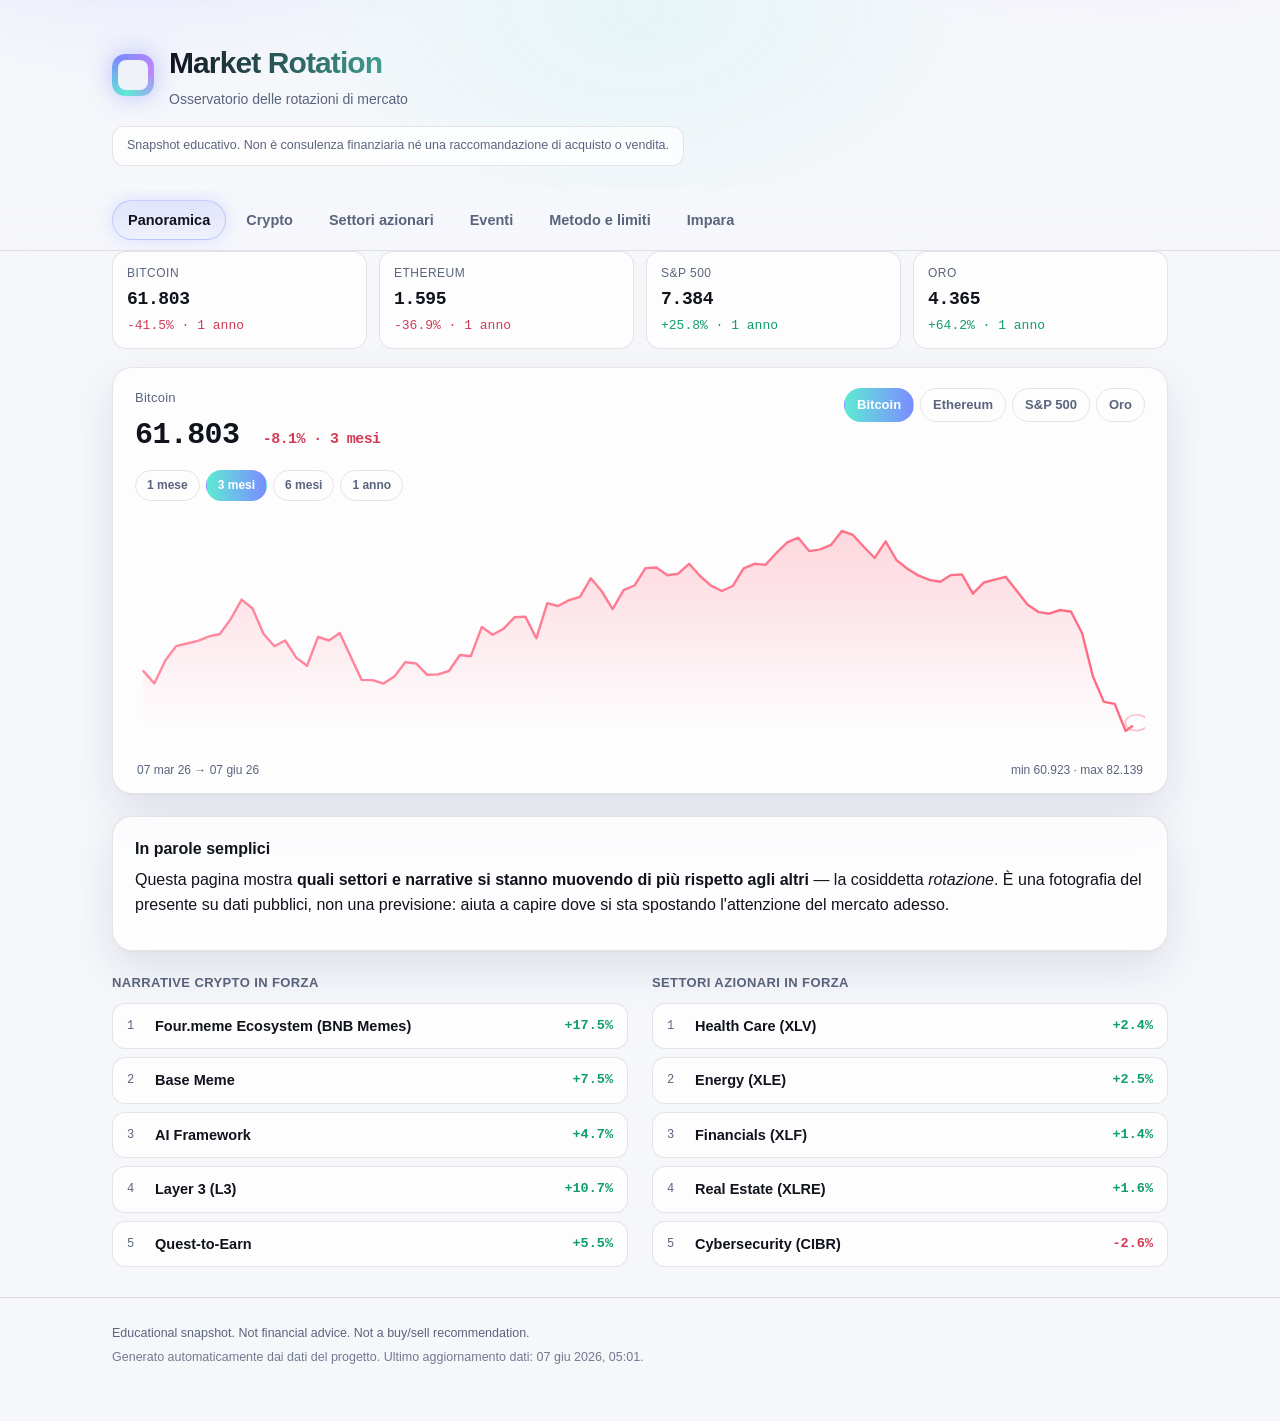
==== public/index.html @ 5a5e6868 "Dashboard: add timeframe selector (1M/3M/6M/1Y) to the hero chart The hero chart showed ~1 year, so " ====
<!DOCTYPE html>
<html lang="it">
<head>
  <meta charset="utf-8" />
  <meta name="viewport" content="width=device-width, initial-scale=1" />
  <title>Market Rotation Dashboard</title>
  <meta name="description" content="Osservatorio educativo delle rotazioni di mercato. Non è consulenza finanziaria." />
  <meta name="color-scheme" content="dark light" />
  <link rel="stylesheet" href="styles.css" />
</head>
<body>
  <div class="aurora" aria-hidden="true"></div>

  <header class="site-header">
    <div class="container header-inner">
      <div class="brand">
        <span class="brand-mark" aria-hidden="true"></span>
        <div>
          <h1>Market Rotation</h1>
          <p class="tagline">Osservatorio delle rotazioni di mercato</p>
        </div>
      </div>
      <p class="disclaimer-bar">Snapshot educativo. Non è consulenza finanziaria né una raccomandazione di acquisto o vendita.</p>
    </div>
  </header>

  <nav class="tabs" aria-label="Sezioni">
    <div class="container tabs-inner">
      <button class="tab is-active" data-tab="overview">Panoramica</button>
      <button class="tab" data-tab="crypto">Crypto</button>
      <button class="tab" data-tab="equity">Settori azionari</button>
      <button class="tab" data-tab="events">Eventi</button>
      <button class="tab" data-tab="method">Metodo e limiti</button>
      <button class="tab" data-tab="learn">Impara</button>
    </div>
  </nav>

  <main class="container">
    <!-- PANORAMICA -->
    <section id="overview" class="panel is-active">
      <div class="ticker" id="ticker"></div>

      <div class="hero card">
        <div class="hero-head">
          <div>
            <p class="hero-label" id="hero-name">Mercato</p>
            <p class="hero-value"><span id="hero-last">—</span> <span class="hero-change" id="hero-change"></span></p>
          </div>
          <div class="chips" id="hero-chips"></div>
        </div>
        <div class="tf-row" id="hero-tf"></div>
        <div class="chart-wrap">
          <svg id="hero-chart" class="chart" viewBox="0 0 720 240" preserveAspectRatio="none" role="img" aria-label="Grafico andamento"></svg>
        </div>
        <p class="chart-foot" id="hero-foot"></p>
      </div>

      <div class="explainer card">
        <h3>In parole semplici</h3>
        <p>Questa pagina mostra <strong>quali settori e narrative si stanno muovendo di più rispetto agli altri</strong> — la cosiddetta <em>rotazione</em>. È una fotografia del presente su dati pubblici, non una previsione: aiuta a capire dove si sta spostando l'attenzione del mercato adesso.</p>
      </div>

      <div class="overview-grid">
        <div>
          <h3 class="mini-title">Narrative crypto in forza</h3>
          <ul class="ranklist" id="overview-crypto"></ul>
        </div>
        <div>
          <h3 class="mini-title">Settori azionari in forza</h3>
          <ul class="ranklist" id="overview-equity"></ul>
        </div>
      </div>
    </section>

    <!-- CRYPTO -->
    <section id="crypto" class="panel">
      <div class="section-head">
        <h2>Narrative crypto</h2>
        <p class="updated" id="crypto-updated"></p>
      </div>
      <p class="section-note">Le narrative più forti per <em>forza relativa</em> (movimento recente + scambi), filtrando le micro-cap come rumore. Ogni card ha due barre: <strong>forza</strong> del movimento e <strong>affidabilità del dato</strong> (un segnale forte non è per forza affidabile).</p>
      <div class="cards" id="crypto-cards"></div>
    </section>

    <!-- EQUITY -->
    <section id="equity" class="panel">
      <div class="section-head">
        <h2>Settori e temi azionari</h2>
        <p class="updated" id="equity-updated"></p>
      </div>
      <p class="section-note">I settori e i temi (via ETF) più forti per momentum a 5 giorni e ~1 mese, con l'andamento recente. Due barre per card: <strong>forza</strong> e <strong>affidabilità del dato</strong>.</p>
      <div class="cards" id="equity-cards"></div>
    </section>

    <!-- EVENTI -->
    <section id="events" class="panel">
      <div class="section-head">
        <h2>Eventi e movimenti</h2>
        <p class="updated" id="events-updated"></p>
      </div>
      <p class="section-note">Movimenti bruschi recenti delle principali crypto, classificati <strong>di mercato</strong> (si muoveva tutto) o <strong>specifici</strong> dell'asset, con le notizie più plausibili associate. Associazione, non causa.</p>
      <div id="events-list"></div>
    </section>

    <!-- METODO -->
    <section id="method" class="panel">
      <div class="section-head"><h2>Metodo e limiti</h2></div>
      <div class="prose card">
        <h3>Cosa fa questo strumento</h3>
        <p>Osserva la <strong>forza relativa</strong> di settori, temi ed ecosistemi: chi si sta muovendo di più, ora, rispetto agli altri. È un osservatorio descrittivo, pensato per imparare e fare ricerca.</p>
        <h3>Cosa non fa</h3>
        <ul>
          <li>Non fa previsioni certe. I risultati sono <strong>snapshot</strong>, non profezie.</li>
          <li>Non dà segnali di acquisto o vendita, né prezzi obiettivo.</li>
          <li>Non va usato come unica base per decisioni di investimento.</li>
        </ul>
        <h3>Limiti da tenere a mente</h3>
        <ul>
          <li>Un movimento recente può essere <strong>rumore</strong> o temporaneo.</li>
          <li>La validazione storica è affidabile solo con dati sufficienti: su pochi casi i numeri ingannano.</li>
          <li>Le fonti dati possono avere ritardi, errori o limiti.</li>
        </ul>
        <h3>Cosa abbiamo imparato finora (onestamente)</h3>
        <p>Dalla ricerca alla base di questo progetto: <strong>non esiste un "segnale" direzionale facile</strong> a frequenza giornaliera. Inseguire ciò che è più forte non ha dato un vantaggio ripetibile. Conta molto di più il <strong>regime di mercato</strong> (fasi di calma o di stress): è lì che i rendimenti futuri cambiano davvero. Per questo il tono qui è prudente per scelta.</p>
      </div>
    </section>

    <!-- IMPARA -->
    <section id="learn" class="panel">
      <div class="section-head">
        <h2>Impara</h2>
        <p class="updated">Modulo didattico in italiano, dal principiante all'avanzato.</p>
      </div>
      <div id="education"></div>
    </section>
  </main>

  <footer class="site-footer">
    <div class="container">
      <p>Educational snapshot. Not financial advice. Not a buy/sell recommendation.</p>
      <p class="muted">Generato automaticamente dai dati del progetto. <span id="footer-updated"></span></p>
    </div>
  </footer>

  <script src="app.js"></script>
</body>
</html>
---- public/styles.css ----
:root {
  --bg: #06070d;
  --bg-2: #0a0c16;
  --panel: rgba(20, 24, 38, 0.55);
  --panel-solid: #11141f;
  --text: #eef1f8;
  --text-soft: #9aa3bd;
  --hairline: rgba(255, 255, 255, 0.08);
  --accent: #5eead4;          /* teal */
  --accent-2: #7c8cff;        /* indigo */
  --accent-3: #c084fc;        /* violet */
  --glow: 0 0 0 1px rgba(124, 140, 255, 0.10), 0 18px 50px rgba(0, 0, 0, 0.55);
  --radius: 20px;
  --pos: #34e0a1;
  --neg: #ff6b81;
  --warm: #ffd166;
  --neutral: #9aa3bd;
  --mono: ui-monospace, "SF Mono", SFMono-Regular, Menlo, monospace;
  --font: -apple-system, BlinkMacSystemFont, "SF Pro Display", "Segoe UI", Roboto, Helvetica, Arial, sans-serif;
  --max: 1100px;
}

@media (prefers-color-scheme: light) {
  :root {
    --bg: #f6f7fb; --bg-2: #eef1f8;
    --panel: rgba(255, 255, 255, 0.72); --panel-solid: #ffffff;
    --text: #10131c; --text-soft: #5b647d;
    --hairline: rgba(10, 13, 25, 0.10);
    --glow: 0 1px 2px rgba(0,0,0,0.04), 0 18px 44px rgba(20, 30, 70, 0.10);
    --pos: #0f9d6b; --neg: #d23b54; --warm: #b8860b; --neutral: #5b647d;
  }
}

* { box-sizing: border-box; }
html { -webkit-text-size-adjust: 100%; scroll-behavior: smooth; }

body {
  margin: 0;
  font-family: var(--font);
  background: var(--bg);
  color: var(--text);
  line-height: 1.55;
  -webkit-font-smoothing: antialiased;
  overflow-x: hidden;
}

/* Ambient aurora background */
.aurora {
  position: fixed; inset: -20% -10% auto -10%; height: 70vh; z-index: -1; pointer-events: none;
  background:
    radial-gradient(40% 50% at 18% 10%, rgba(124, 140, 255, 0.22), transparent 60%),
    radial-gradient(45% 55% at 82% 0%, rgba(192, 132, 252, 0.18), transparent 60%),
    radial-gradient(40% 60% at 50% 30%, rgba(94, 234, 212, 0.12), transparent 60%);
  filter: blur(20px); opacity: 0.9;
}

.container { width: 100%; max-width: var(--max); margin: 0 auto; padding: 0 22px; }

/* Header */
.site-header { padding: 40px 0 16px; }
.header-inner { display: flex; flex-direction: column; gap: 16px; }
.brand { display: flex; align-items: center; gap: 15px; }
.brand-mark {
  width: 42px; height: 42px; border-radius: 13px; flex: 0 0 auto;
  background: conic-gradient(from 200deg, var(--accent), var(--accent-2), var(--accent-3), var(--accent));
  box-shadow: 0 0 24px rgba(124, 140, 255, 0.5); position: relative;
}
.brand-mark::after {
  content: ""; position: absolute; inset: 6px; border-radius: 8px;
  background: var(--bg-2);
}
.site-header h1 {
  margin: 0; font-size: 30px; font-weight: 700; letter-spacing: -0.03em;
  background: linear-gradient(90deg, var(--text), var(--accent) 140%);
  -webkit-background-clip: text; background-clip: text; -webkit-text-fill-color: transparent;
}
.tagline { margin: 2px 0 0; color: var(--text-soft); font-size: 14px; }
.disclaimer-bar {
  margin: 0; font-size: 12.5px; color: var(--text-soft);
  border: 1px solid var(--hairline); background: var(--panel);
  backdrop-filter: blur(12px); -webkit-backdrop-filter: blur(12px);
  padding: 9px 14px; border-radius: 12px; max-width: max-content;
}

/* Tabs */
.tabs {
  position: sticky; top: 0; z-index: 20; margin-top: 8px;
  background: linear-gradient(var(--bg), color-mix(in srgb, var(--bg) 60%, transparent));
  backdrop-filter: saturate(160%) blur(16px); -webkit-backdrop-filter: saturate(160%) blur(16px);
  border-bottom: 1px solid var(--hairline);
}
.tabs-inner { display: flex; gap: 4px; overflow-x: auto; padding: 10px 22px; scrollbar-width: none; }
.tabs-inner::-webkit-scrollbar { display: none; }
.tab {
  border: 1px solid transparent; background: transparent; color: var(--text-soft);
  font: inherit; font-size: 14.5px; font-weight: 600;
  padding: 8px 15px; border-radius: 999px; cursor: pointer; white-space: nowrap;
  transition: all 0.18s ease;
}
.tab:hover { color: var(--text); }
.tab.is-active {
  color: var(--text);
  background: linear-gradient(180deg, rgba(124,140,255,0.18), rgba(124,140,255,0.06));
  border-color: rgba(124, 140, 255, 0.35);
  box-shadow: 0 0 18px rgba(124, 140, 255, 0.25);
}

main { padding: 26px 0 60px; }
.panel { display: none; }
.panel.is-active { display: block; animation: rise 0.35s cubic-bezier(.2,.7,.2,1); }
@keyframes rise { from { opacity: 0; transform: translateY(10px); } to { opacity: 1; transform: none; } }

/* Glass card */
.card {
  background: var(--panel); border: 1px solid var(--hairline); border-radius: var(--radius);
  box-shadow: var(--glow); backdrop-filter: blur(16px); -webkit-backdrop-filter: blur(16px);
  padding: 20px 22px;
}

/* Ticker strip */
.ticker { display: grid; grid-template-columns: repeat(4, 1fr); gap: 12px; margin-bottom: 18px; }
.tk {
  border: 1px solid var(--hairline); border-radius: 14px; padding: 12px 14px;
  background: var(--panel); backdrop-filter: blur(12px); -webkit-backdrop-filter: blur(12px);
}
.tk .sym { font-size: 12px; color: var(--text-soft); letter-spacing: 0.04em; text-transform: uppercase; }
.tk .val { font-family: var(--mono); font-size: 18px; font-weight: 600; margin-top: 3px; letter-spacing: -0.02em; }
.tk .chg { font-family: var(--mono); font-size: 13px; margin-top: 2px; }
.pos { color: var(--pos); }
.neg { color: var(--neg); }

/* Hero chart */
.hero { margin-bottom: 22px; padding-bottom: 14px; }
.hero-head { display: flex; align-items: flex-start; justify-content: space-between; gap: 16px; flex-wrap: wrap; }
.hero-label { margin: 0; color: var(--text-soft); font-size: 13px; letter-spacing: 0.02em; }
.hero-value { margin: 4px 0 0; font-family: var(--mono); font-size: 30px; font-weight: 700; letter-spacing: -0.02em; }
.hero-change { font-size: 15px; font-weight: 600; margin-left: 6px; }
.chips { display: flex; gap: 6px; flex-wrap: wrap; }
.chip {
  border: 1px solid var(--hairline); background: transparent; color: var(--text-soft);
  font: inherit; font-size: 13px; font-weight: 600; padding: 6px 12px; border-radius: 999px; cursor: pointer;
  transition: all 0.15s ease;
}
.chip:hover { color: var(--text); border-color: rgba(124,140,255,0.4); }
.chip.is-active {
  color: #06070d; background: linear-gradient(90deg, var(--accent), var(--accent-2));
  border-color: transparent;
}
@media (prefers-color-scheme: light) { .chip.is-active { color: #fff; } }
.tf-row { display: flex; gap: 6px; margin-top: 12px; flex-wrap: wrap; }
.tf-row .chip.tf { font-size: 12px; padding: 5px 11px; }
.chart-wrap { margin-top: 14px; }
.chart { width: 100%; height: 240px; display: block; }
.chart-foot { margin: 6px 2px 0; color: var(--text-soft); font-size: 12px; display: flex; justify-content: space-between; }

/* Section heads */
.section-head { display: flex; align-items: baseline; justify-content: space-between; gap: 14px; flex-wrap: wrap; margin-bottom: 14px; }
.section-head h2 { font-size: 23px; font-weight: 700; letter-spacing: -0.02em; margin: 0; }
.updated { color: var(--text-soft); font-size: 13px; margin: 0; }
.section-note { color: var(--text-soft); font-size: 14.5px; margin: -4px 0 20px; }

/* Cards grid */
.cards { display: grid; grid-template-columns: repeat(auto-fill, minmax(280px, 1fr)); gap: 16px; }
.rotation-card {
  position: relative; overflow: hidden;
  background: var(--panel); border: 1px solid var(--hairline); border-radius: var(--radius);
  box-shadow: var(--glow); backdrop-filter: blur(14px); -webkit-backdrop-filter: blur(14px);
  padding: 18px 20px; display: flex; flex-direction: column; gap: 13px;
  transition: transform 0.2s ease, border-color 0.2s ease;
}
.rotation-card:hover { transform: translateY(-3px); border-color: rgba(124,140,255,0.32); }
.rotation-card .row1 { display: flex; align-items: flex-start; justify-content: space-between; gap: 12px; }
.rotation-card .rank { color: var(--text-soft); font-family: var(--mono); font-size: 12px; }
.rotation-card .name { font-size: 16.5px; font-weight: 650; letter-spacing: -0.01em; margin: 2px 0 0; }
.rotation-card .ticker { color: var(--text-soft); font-family: var(--mono); font-size: 12px; }
.rotation-card .metrics { display: flex; flex-wrap: wrap; gap: 18px; }
.metric { display: flex; flex-direction: column; }
.metric .label { font-size: 11.5px; color: var(--text-soft); }
.metric .value { font-family: var(--mono); font-size: 16px; font-weight: 650; }
.metric .value.pos { color: var(--pos); }
.metric .value.neg { color: var(--neg); }
.leader { color: var(--text-soft); font-size: 12.5px; }
.leader strong { color: var(--text); }
.spark { width: 100%; height: 44px; display: block; }

/* Status pill */
.status { font-size: 11.5px; font-weight: 700; padding: 4px 10px; border-radius: 999px; white-space: nowrap; letter-spacing: 0.01em; }
.status.hot { color: var(--pos); background: rgba(52, 224, 161, 0.14); box-shadow: inset 0 0 0 1px rgba(52,224,161,0.3); }
.status.warm { color: var(--warm); background: rgba(255, 209, 102, 0.14); box-shadow: inset 0 0 0 1px rgba(255,209,102,0.3); }
.status.neutral { color: var(--neutral); background: rgba(154, 163, 189, 0.14); box-shadow: inset 0 0 0 1px rgba(154,163,189,0.25); }
.status.weak, .status.risk { color: var(--neg); background: rgba(255, 107, 129, 0.14); box-shadow: inset 0 0 0 1px rgba(255,107,129,0.3); }

/* Strength bar */
.strength { display: flex; align-items: center; gap: 9px; }
.strength .track { flex: 1; height: 6px; border-radius: 3px; background: rgba(154,163,189,0.16); overflow: hidden; }
.strength .fill { height: 100%; border-radius: 3px; background: linear-gradient(90deg, var(--accent), var(--accent-2)); box-shadow: 0 0 12px rgba(124,140,255,0.5); }
.strength .pct { font-family: var(--mono); font-size: 11.5px; color: var(--text-soft); }
.confidence .fill { background: linear-gradient(90deg, #34e0a1, #5eead4); box-shadow: none; }
.confidence .fill.conf-suspicious { background: linear-gradient(90deg, #ffd166, #f0a93b); }
.confidence .fill.conf-low, .confidence .fill.conf-stale { background: linear-gradient(90deg, #ff8aa0, #ff6b81); }
.confidence { cursor: help; }

/* Overview ranklists */
.overview-grid { display: grid; grid-template-columns: 1fr 1fr; gap: 24px; }
.mini-title { font-size: 13px; font-weight: 700; color: var(--text-soft); letter-spacing: 0.03em; text-transform: uppercase; margin: 0 0 10px; }
.ranklist { list-style: none; margin: 0; padding: 0; display: flex; flex-direction: column; gap: 8px; }
.ranklist li {
  display: flex; align-items: center; gap: 12px; padding: 11px 14px; border-radius: 13px;
  background: var(--panel); border: 1px solid var(--hairline);
  backdrop-filter: blur(10px); -webkit-backdrop-filter: blur(10px);
}
.ranklist .ri-rank { color: var(--text-soft); font-family: var(--mono); font-size: 12px; width: 16px; }
.ranklist .ri-name { flex: 1; font-weight: 600; font-size: 14.5px; }
.ranklist .ri-change { font-family: var(--mono); font-weight: 650; font-size: 13.5px; }

/* Prose + education */
.explainer { margin-bottom: 22px; }
.explainer h3 { margin: 0 0 6px; font-size: 16px; font-weight: 700; }
.explainer p, .prose p { margin: 0 0 12px; }
.prose { line-height: 1.65; }
.prose h3 { font-size: 17px; font-weight: 700; margin: 22px 0 8px; }
.prose h3:first-child { margin-top: 0; }
.prose ul { margin: 0 0 12px; padding-left: 20px; }
.prose li { margin: 4px 0; }

.edu-level { margin-bottom: 22px; }
.edu-level-head { display: flex; align-items: baseline; gap: 10px; margin: 0 0 12px; }
.edu-badge { font-family: var(--mono); font-size: 12px; font-weight: 700; color: #06070d; background: linear-gradient(90deg, var(--accent), var(--accent-2)); padding: 3px 9px; border-radius: 8px; }
.edu-level-head h3 { font-size: 18px; font-weight: 700; margin: 0; }
.edu-level-head .sub { color: var(--text-soft); font-size: 13px; }
.edu-empty { color: var(--text-soft); font-size: 13.5px; }

details.chapter {
  background: var(--panel); border: 1px solid var(--hairline); border-radius: 14px;
  box-shadow: var(--glow); margin-bottom: 10px; overflow: hidden;
  backdrop-filter: blur(12px); -webkit-backdrop-filter: blur(12px);
}
details.chapter > summary { cursor: pointer; list-style: none; padding: 15px 20px; font-weight: 650; font-size: 15.5px; display: flex; align-items: center; gap: 12px; }
details.chapter > summary::-webkit-details-marker { display: none; }
details.chapter > summary::before { content: ""; width: 7px; height: 7px; border-right: 2px solid var(--accent); border-bottom: 2px solid var(--accent); transform: rotate(-45deg); transition: transform 0.2s ease; }
details.chapter[open] > summary::before { transform: rotate(45deg); }
.chapter-body { padding: 4px 22px 22px; border-top: 1px solid var(--hairline); }
.chapter-body h1 { font-size: 21px; font-weight: 700; margin: 16px 0 10px; }
.chapter-body h2 { font-size: 18px; font-weight: 700; margin: 22px 0 8px; }
.chapter-body h3 { font-size: 15.5px; font-weight: 700; margin: 18px 0 6px; }
.chapter-body p { margin: 0 0 12px; line-height: 1.7; }
.chapter-body ul, .chapter-body ol { padding-left: 22px; margin: 0 0 12px; }
.chapter-body li { margin: 5px 0; }
.chapter-body blockquote { margin: 0 0 14px; padding: 2px 16px; border-left: 3px solid var(--accent); color: var(--text-soft); }
.chapter-body code { font-family: var(--mono); font-size: 0.88em; background: rgba(154,163,189,0.16); padding: 1px 6px; border-radius: 6px; }
.chapter-body pre { background: rgba(154,163,189,0.12); padding: 14px 16px; border-radius: 12px; overflow-x: auto; }
.chapter-body pre code { background: none; padding: 0; }
.chapter-body table { border-collapse: collapse; width: 100%; margin: 0 0 14px; font-size: 14px; }
.chapter-body th, .chapter-body td { border: 1px solid var(--hairline); padding: 8px 12px; text-align: left; }
.chapter-body th { background: rgba(154,163,189,0.12); font-weight: 700; }
.chapter-body a { color: var(--accent); text-decoration: none; }
.chapter-body a:hover { text-decoration: underline; }
.chapter-body hr { border: 0; border-top: 1px solid var(--hairline); margin: 20px 0; }

/* Events */
.event-asset { margin-bottom: 22px; }
.event-asset-head { display: flex; align-items: baseline; gap: 10px; margin: 0 0 10px; }
.event-asset-head .sym { font-family: var(--mono); font-size: 12px; font-weight: 700; color: #06070d; background: linear-gradient(90deg, var(--accent), var(--accent-2)); padding: 3px 9px; border-radius: 8px; }
.event-asset-head h3 { font-size: 17px; font-weight: 700; margin: 0; }
.move-card {
  background: var(--panel); border: 1px solid var(--hairline); border-radius: 14px;
  box-shadow: var(--glow); padding: 14px 18px; margin-bottom: 10px;
  backdrop-filter: blur(12px); -webkit-backdrop-filter: blur(12px);
}
.move-head { display: flex; align-items: center; gap: 12px; flex-wrap: wrap; }
.move-date { font-family: var(--mono); font-size: 13px; color: var(--text-soft); }
.move-chg { font-family: var(--mono); font-size: 17px; font-weight: 700; }
.class-badge { font-size: 11.5px; font-weight: 700; padding: 3px 10px; border-radius: 999px; }
.class-badge.market { color: var(--accent); background: rgba(94,234,212,0.14); box-shadow: inset 0 0 0 1px rgba(94,234,212,0.3); }
.class-badge.specific { color: var(--accent-3); background: rgba(192,132,252,0.14); box-shadow: inset 0 0 0 1px rgba(192,132,252,0.3); }
.class-badge.unknown { color: var(--neutral); background: rgba(154,163,189,0.14); }
.move-mkt { font-family: var(--mono); font-size: 12px; color: var(--text-soft); }
.events-ul { list-style: none; margin: 11px 0 0; padding: 0; display: flex; flex-direction: column; gap: 8px; }
.events-ul li { display: flex; align-items: flex-start; gap: 9px; font-size: 13.5px; line-height: 1.45; }
.sent-dot { width: 8px; height: 8px; border-radius: 50%; margin-top: 6px; flex: 0 0 auto; }
.event-meta { display: flex; align-items: center; gap: 8px; margin-top: 3px; flex-wrap: wrap; }
.event-src { color: var(--text-soft); font-family: var(--mono); font-size: 11px; }
.etag { font-size: 10.5px; font-weight: 700; padding: 2px 8px; border-radius: 999px; letter-spacing: 0.02em;
  color: var(--text); background: rgba(154,163,189,0.16); box-shadow: inset 0 0 0 1px var(--hairline); }
.etag-hack, .etag-legal { color: var(--neg); background: rgba(255,107,129,0.14); box-shadow: inset 0 0 0 1px rgba(255,107,129,0.3); }
.etag-regulation, .etag-geopolitical { color: var(--accent-3); background: rgba(192,132,252,0.14); box-shadow: inset 0 0 0 1px rgba(192,132,252,0.3); }
.etag-fed, .etag-inflation, .etag-macro { color: var(--warm); background: rgba(255,209,102,0.14); box-shadow: inset 0 0 0 1px rgba(255,209,102,0.3); }
.etag-etf_flow, .etag-listing, .etag-upgrade, .etag-partnership, .etag-earnings { color: var(--accent); background: rgba(94,234,212,0.14); box-shadow: inset 0 0 0 1px rgba(94,234,212,0.3); }
.event-title a { color: var(--text); text-decoration: none; }
.event-title a:hover { color: var(--accent); }
.no-news { color: var(--text-soft); font-size: 13px; margin: 10px 0 0; }

.empty { color: var(--text-soft); font-size: 14.5px; padding: 18px 0; }

/* Footer */
.site-footer { border-top: 1px solid var(--hairline); padding: 26px 0 50px; margin-top: 30px; }
.site-footer p { margin: 0 0 4px; font-size: 12.5px; color: var(--text-soft); }
.muted { opacity: 0.85; }

@media (max-width: 720px) {
  .ticker { grid-template-columns: repeat(2, 1fr); }
  .overview-grid { grid-template-columns: 1fr; gap: 20px; }
  .site-header h1 { font-size: 26px; }
  .hero-value { font-size: 25px; }
}
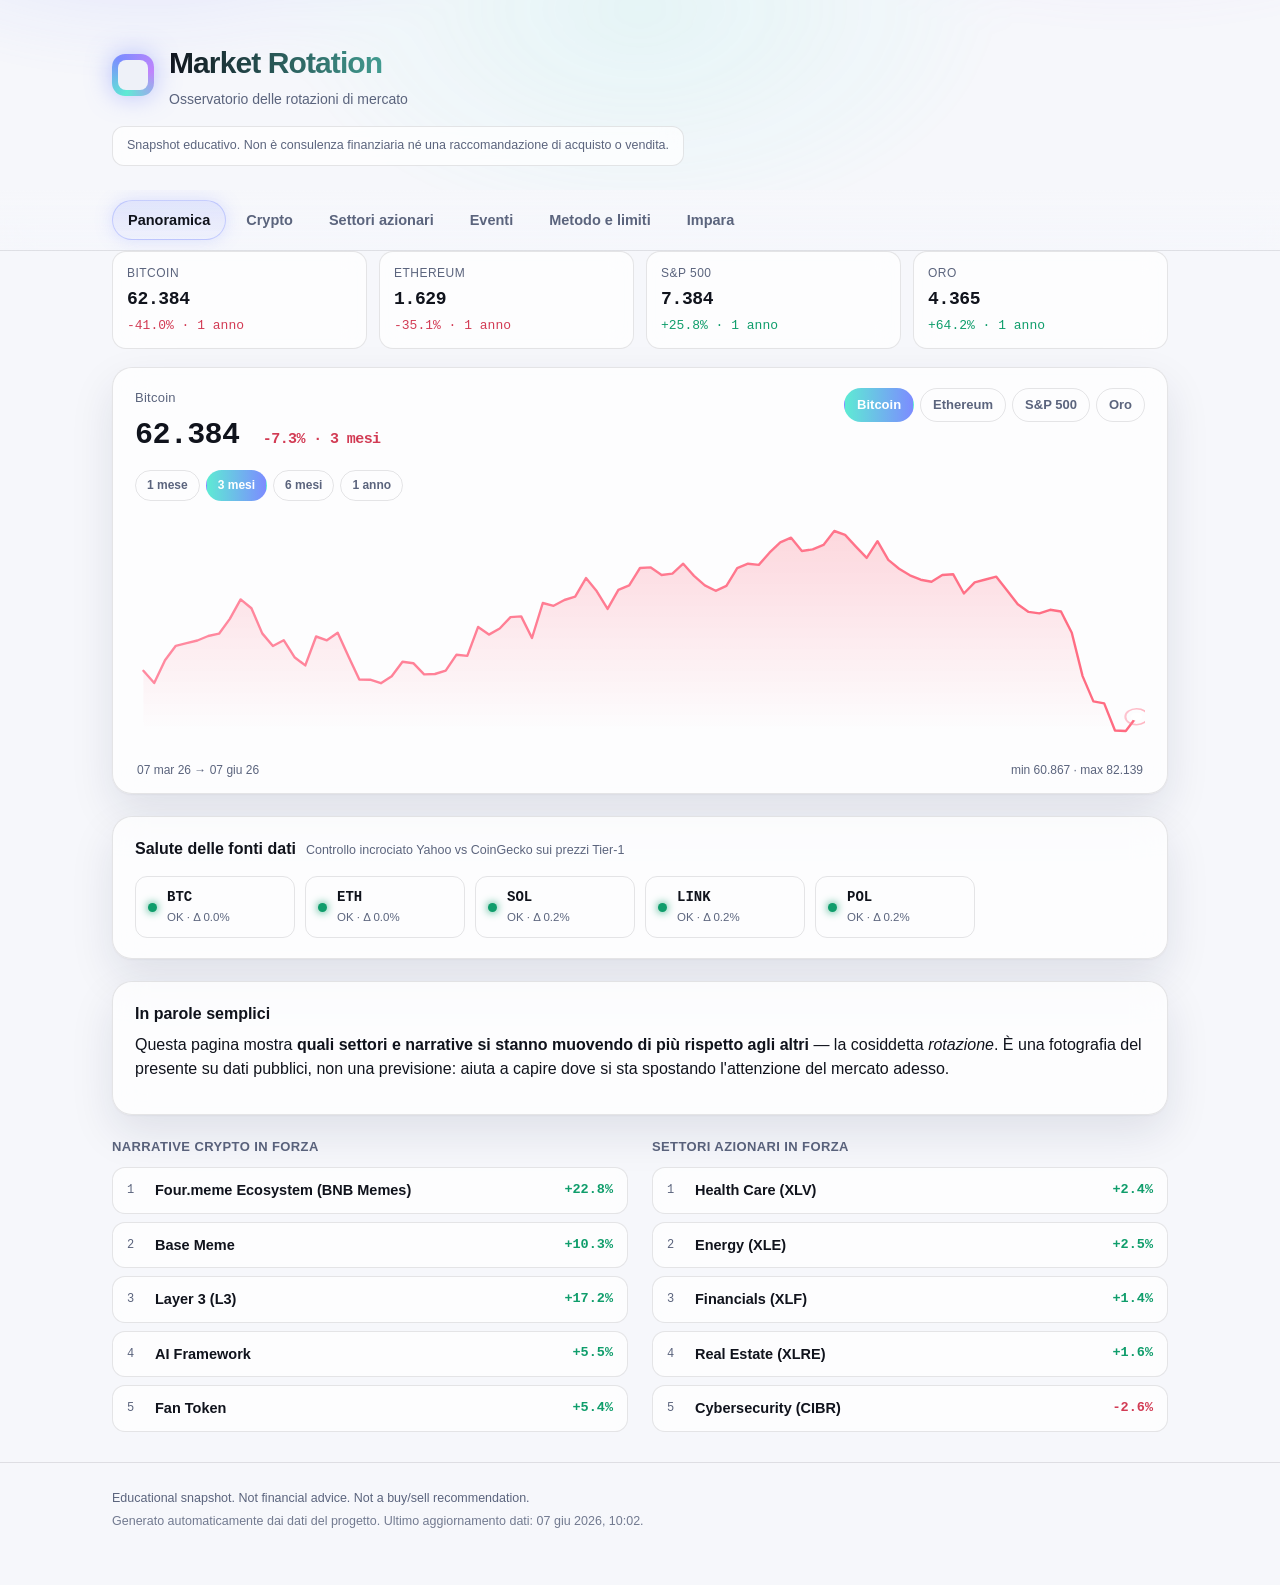
==== commit 1283c2bb: "Add cross-source price validation + data-health panel Data-quality review #3: a single feed can be f" ====
--- a/public/index.html
+++ b/public/index.html
@@ -55,6 +55,14 @@
         <p class="chart-foot" id="hero-foot"></p>
       </div>
 
+      <div class="card health" id="health-card" hidden>
+        <div class="health-head">
+          <h3>Salute delle fonti dati</h3>
+          <span class="health-sub">Controllo incrociato Yahoo vs CoinGecko sui prezzi Tier-1</span>
+        </div>
+        <div class="health-grid" id="health-grid"></div>
+      </div>
+
       <div class="explainer card">
         <h3>In parole semplici</h3>
         <p>Questa pagina mostra <strong>quali settori e narrative si stanno muovendo di più rispetto agli altri</strong> — la cosiddetta <em>rotazione</em>. È una fotografia del presente su dati pubblici, non una previsione: aiuta a capire dove si sta spostando l'attenzione del mercato adesso.</p>
@@ -98,7 +106,7 @@
         <h2>Eventi e movimenti</h2>
         <p class="updated" id="events-updated"></p>
       </div>
-      <p class="section-note">Movimenti bruschi recenti delle principali crypto, classificati <strong>di mercato</strong> (si muoveva tutto) o <strong>specifici</strong> dell'asset, con le notizie più plausibili associate. Associazione, non causa.</p>
+      <p class="section-note">Movimenti bruschi recenti — crypto e settori azionari — classificati <strong>di mercato</strong> (si muoveva tutto) o <strong>specifici</strong>, con le notizie più plausibili associate e il tipo di evento. Associazione, non causa. <em>Le news azionarie sono partite da poco: per i settori all'inizio vedrai più classificazione che notizie.</em></p>
       <div id="events-list"></div>
     </section>
 
--- a/public/styles.css
+++ b/public/styles.css
@@ -128,6 +128,20 @@
 .tk .chg { font-family: var(--mono); font-size: 13px; margin-top: 2px; }
 .pos { color: var(--pos); }
 .neg { color: var(--neg); }
+
+/* Data health */
+.health { margin-bottom: 22px; }
+.health-head { display: flex; align-items: baseline; gap: 10px; flex-wrap: wrap; margin-bottom: 14px; }
+.health-head h3 { margin: 0; font-size: 16px; font-weight: 700; }
+.health-sub { color: var(--text-soft); font-size: 12.5px; }
+.health-grid { display: grid; grid-template-columns: repeat(auto-fill, minmax(150px, 1fr)); gap: 10px; }
+.health-item { display: flex; align-items: center; gap: 10px; padding: 10px 12px; border: 1px solid var(--hairline); border-radius: 12px; cursor: help; }
+.health-dot { width: 9px; height: 9px; border-radius: 50%; flex: 0 0 auto; }
+.health-dot.h-match { background: var(--pos); box-shadow: 0 0 8px var(--pos); }
+.health-dot.h-mismatch { background: var(--neg); box-shadow: 0 0 8px var(--neg); }
+.health-dot.h-single_source { background: var(--neutral); }
+.health-sym { font-family: var(--mono); font-weight: 650; font-size: 14px; }
+.health-meta { color: var(--text-soft); font-size: 11.5px; }
 
 /* Hero chart */
 .hero { margin-bottom: 22px; padding-bottom: 14px; }
@@ -258,6 +272,8 @@
 .chapter-body hr { border: 0; border-top: 1px solid var(--hairline); margin: 20px 0; }
 
 /* Events */
+.events-group { font-size: 13px; font-weight: 700; color: var(--text-soft); letter-spacing: 0.04em; text-transform: uppercase; margin: 6px 0 14px; padding-bottom: 8px; border-bottom: 1px solid var(--hairline); }
+.events-group:not(:first-child) { margin-top: 28px; }
 .event-asset { margin-bottom: 22px; }
 .event-asset-head { display: flex; align-items: baseline; gap: 10px; margin: 0 0 10px; }
 .event-asset-head .sym { font-family: var(--mono); font-size: 12px; font-weight: 700; color: #06070d; background: linear-gradient(90deg, var(--accent), var(--accent-2)); padding: 3px 9px; border-radius: 8px; }
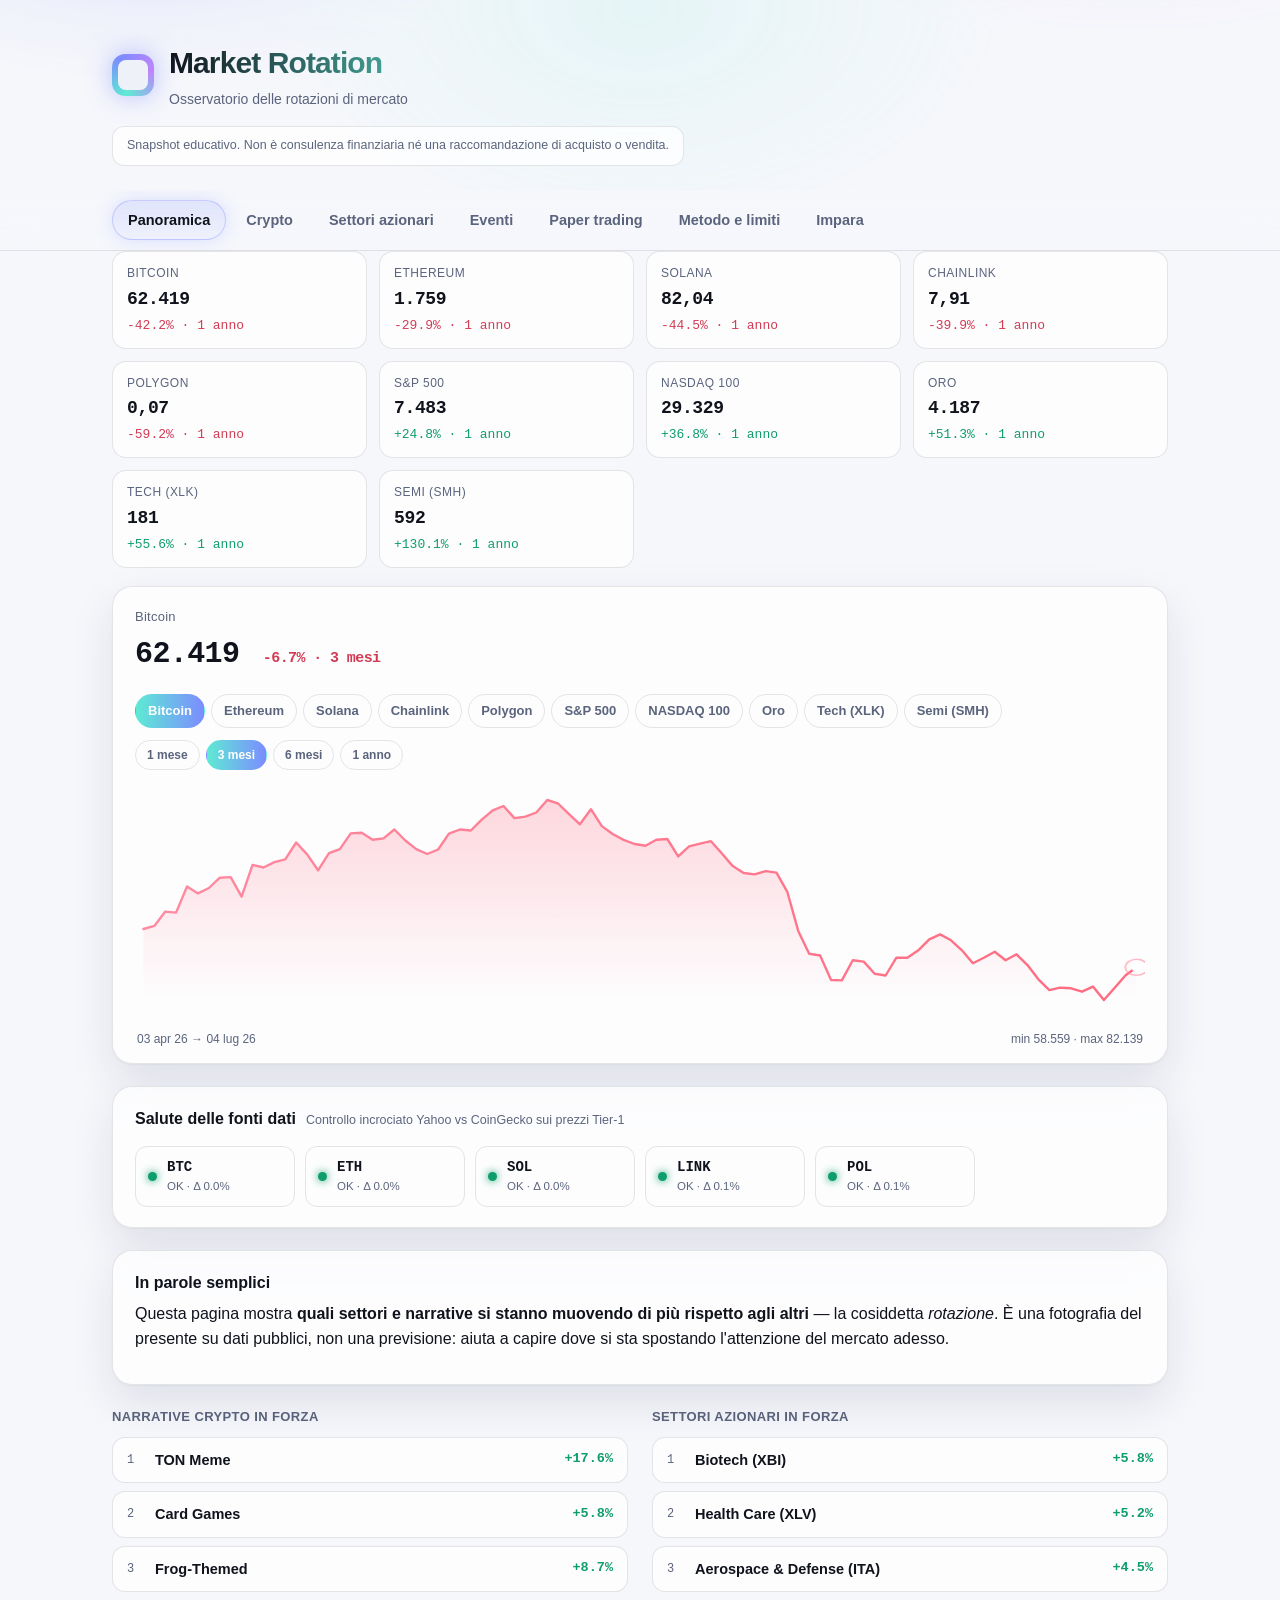
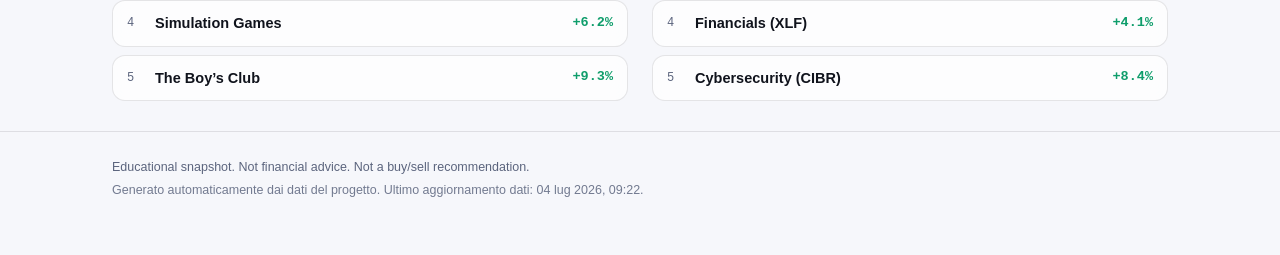
==== commit 10f78069: "feat(paper): dashboard "Paper trading" tab + report JSON Report builder (src/execution/report.py) tu" ====
--- a/public/index.html
+++ b/public/index.html
@@ -30,6 +30,7 @@
       <button class="tab" data-tab="crypto">Crypto</button>
       <button class="tab" data-tab="equity">Settori azionari</button>
       <button class="tab" data-tab="events">Eventi</button>
+      <button class="tab" data-tab="paper">Paper trading</button>
       <button class="tab" data-tab="method">Metodo e limiti</button>
       <button class="tab" data-tab="learn">Impara</button>
     </div>
@@ -110,6 +111,16 @@
       <div id="events-list"></div>
     </section>
 
+    <!-- PAPER TRADING -->
+    <section id="paper" class="panel">
+      <div class="section-head">
+        <h2>Paper trading</h2>
+        <p class="updated" id="paper-updated"></p>
+      </div>
+      <p class="section-note" id="paper-disclaimer"></p>
+      <div id="paper-cards"></div>
+    </section>
+
     <!-- METODO -->
     <section id="method" class="panel">
       <div class="section-head"><h2>Metodo e limiti</h2></div>
--- a/public/styles.css
+++ b/public/styles.css
@@ -290,7 +290,20 @@
 .class-badge.market { color: var(--accent); background: rgba(94,234,212,0.14); box-shadow: inset 0 0 0 1px rgba(94,234,212,0.3); }
 .class-badge.specific { color: var(--accent-3); background: rgba(192,132,252,0.14); box-shadow: inset 0 0 0 1px rgba(192,132,252,0.3); }
 .class-badge.unknown { color: var(--neutral); background: rgba(154,163,189,0.14); }
+.class-badge.notable { color: var(--text-soft); background: rgba(154,163,189,0.12); box-shadow: inset 0 0 0 1px rgba(154,163,189,0.28); }
+.class-badge.coverage { color: var(--accent-2, #fbbf24); background: rgba(251,191,36,0.12); box-shadow: inset 0 0 0 1px rgba(251,191,36,0.3); }
+.move-card.move-notable { opacity: 0.82; }
 .move-mkt { font-family: var(--mono); font-size: 12px; color: var(--text-soft); }
+.pulse-bar {
+  display: flex; gap: 22px; flex-wrap: wrap; align-items: center;
+  background: var(--panel); border: 1px solid var(--hairline); border-radius: 14px;
+  padding: 11px 18px; margin-bottom: 16px;
+  backdrop-filter: blur(12px); -webkit-backdrop-filter: blur(12px);
+}
+.pulse-item { display: flex; align-items: center; gap: 10px; flex-wrap: wrap; }
+.pulse-item .move-chg { font-size: 13.5px; }
+.pulse-bench { font-family: var(--mono); font-size: 12.5px; font-weight: 700; color: var(--text-soft); letter-spacing: 0.05em; }
+.pulse-meta { font-family: var(--mono); font-size: 12px; color: var(--text-soft); }
 .events-ul { list-style: none; margin: 11px 0 0; padding: 0; display: flex; flex-direction: column; gap: 8px; }
 .events-ul li { display: flex; align-items: flex-start; gap: 9px; font-size: 13.5px; line-height: 1.45; }
 .sent-dot { width: 8px; height: 8px; border-radius: 50%; margin-top: 6px; flex: 0 0 auto; }
@@ -319,3 +332,94 @@
   .site-header h1 { font-size: 26px; }
   .hero-value { font-size: 25px; }
 }
+
+/* ---------- Events timeline + filters (UI v3) ---------- */
+.efilters {
+  display: flex; flex-wrap: wrap; gap: 14px 22px; align-items: flex-end;
+  background: var(--panel); border: 1px solid var(--hairline); border-radius: 14px;
+  padding: 14px 18px; margin-bottom: 18px;
+  backdrop-filter: blur(12px); -webkit-backdrop-filter: blur(12px);
+}
+.efilter-group { display: flex; flex-direction: column; gap: 6px; }
+.efilter-label {
+  font-size: 11px; font-weight: 700; letter-spacing: 0.06em; text-transform: uppercase;
+  color: var(--text-soft);
+}
+.efilter-seg { display: flex; gap: 6px; flex-wrap: wrap; }
+.efilter-select {
+  font: inherit; font-size: 13px; color: var(--text);
+  background: var(--panel-solid); border: 1px solid var(--hairline);
+  border-radius: 999px; padding: 6px 12px; max-width: 240px;
+}
+.efilter-select:focus { outline: 2px solid var(--accent-2); outline-offset: 1px; }
+.efilter-meta {
+  margin-left: auto; align-self: center;
+  font-family: var(--mono); font-size: 12.5px; color: var(--text-soft);
+}
+.day-head {
+  display: flex; align-items: baseline; gap: 12px;
+  margin: 22px 0 10px; padding-bottom: 6px;
+  border-bottom: 1px solid var(--hairline);
+}
+.day-head:first-child { margin-top: 0; }
+.day-date { font-size: 14px; font-weight: 700; text-transform: capitalize; }
+.day-count { font-family: var(--mono); font-size: 12px; color: var(--text-soft); }
+.move-asset {
+  display: inline-flex; align-items: baseline; gap: 7px;
+  font-size: 13.5px; min-width: 150px;
+}
+.move-asset strong { font-family: var(--mono); letter-spacing: 0.04em; }
+.move-asset-name { color: var(--text-soft); font-size: 12.5px; }
+@media (max-width: 640px) {
+  .efilter-meta { margin-left: 0; }
+  .move-asset { min-width: 0; }
+}
+
+/* Paper trading */
+.paper-grid { display: grid; grid-template-columns: repeat(auto-fit, minmax(380px, 1fr)); gap: 16px; }
+.paper-card {
+  background: var(--panel); border: 1px solid var(--hairline); border-radius: var(--radius);
+  box-shadow: var(--glow); backdrop-filter: blur(16px); -webkit-backdrop-filter: blur(16px);
+  padding: 18px 20px; display: flex; flex-direction: column; gap: 14px;
+}
+.paper-head { display: flex; align-items: flex-start; justify-content: space-between; gap: 12px; }
+.paper-name { font-size: 20px; font-weight: 700; letter-spacing: -0.02em; }
+.paper-sub { color: var(--text-soft); font-size: 12.5px; margin-top: 2px; }
+.paper-return {
+  font-family: var(--mono); font-size: 16px; font-weight: 700; padding: 4px 10px; border-radius: 10px;
+}
+.paper-return.pos { color: var(--pos); background: rgba(52, 224, 161, 0.14); box-shadow: inset 0 0 0 1px rgba(52,224,161,0.3); }
+.paper-return.neg { color: var(--neg); background: rgba(255, 107, 129, 0.14); box-shadow: inset 0 0 0 1px rgba(255,107,129,0.3); }
+.paper-stats { display: grid; grid-template-columns: repeat(2, 1fr); gap: 10px 18px; }
+.paper-stat .label { color: var(--text-soft); font-size: 12px; }
+.paper-stat .value { font-family: var(--mono); font-size: 15.5px; font-weight: 600; margin-top: 2px; }
+.paper-stat .value.pos { color: var(--pos); }
+.paper-stat .value.neg { color: var(--neg); }
+.paper-spark { line-height: 0; }
+.paper-spark .spark { width: 100%; height: 44px; }
+.paper-metrics { display: flex; flex-wrap: wrap; gap: 16px; padding: 10px 0; border-top: 1px solid var(--hairline); border-bottom: 1px solid var(--hairline); }
+.paper-metric .label { color: var(--text-soft); font-size: 11.5px; }
+.paper-metric .value { font-family: var(--mono); font-size: 14px; font-weight: 600; margin-top: 2px; }
+.paper-note { color: var(--text-soft); font-size: 12.5px; margin: 0; }
+.paper-subtitle { font-size: 13px; font-weight: 650; margin: 0 0 6px; }
+.paper-table-wrap { overflow-x: auto; }
+.paper-table { width: 100%; border-collapse: collapse; font-size: 13px; min-width: 320px; }
+.paper-table th { text-align: left; color: var(--text-soft); font-weight: 500; font-size: 11.5px; padding: 3px 6px; white-space: nowrap; }
+.paper-table th.num, .paper-table td.num { text-align: right; font-family: var(--mono); }
+.paper-table td { padding: 4px 6px; border-top: 1px solid var(--hairline); }
+.paper-table td.pos { color: var(--pos); }
+.paper-table td.neg { color: var(--neg); }
+.paper-targets { display: flex; align-items: center; flex-wrap: wrap; gap: 6px; }
+.paper-targets-label { color: var(--text-soft); font-size: 12px; margin-right: 4px; }
+.paper-orders summary { cursor: pointer; color: var(--text-soft); font-size: 12.5px; }
+.paper-order-list { list-style: none; margin: 8px 0 0; padding: 0; display: flex; flex-direction: column; gap: 4px; }
+.paper-order { display: grid; grid-template-columns: auto auto 1fr auto auto; gap: 8px; align-items: baseline; font-size: 12.5px; }
+.paper-order .po-date { font-family: var(--mono); color: var(--text-soft); }
+.paper-order .po-side { font-weight: 600; }
+.paper-order.buy .po-side { color: var(--pos); }
+.paper-order.sell .po-side { color: var(--neg); }
+.paper-order .po-sym { font-family: var(--mono); }
+.paper-order .po-qty { font-family: var(--mono); color: var(--text-soft); text-align: right; }
+.paper-order .po-status { font-size: 11px; color: var(--text-soft); }
+.paper-order .po-status.st-rejected { color: var(--neg); }
+.paper-order .po-status.st-filled { color: var(--pos); }
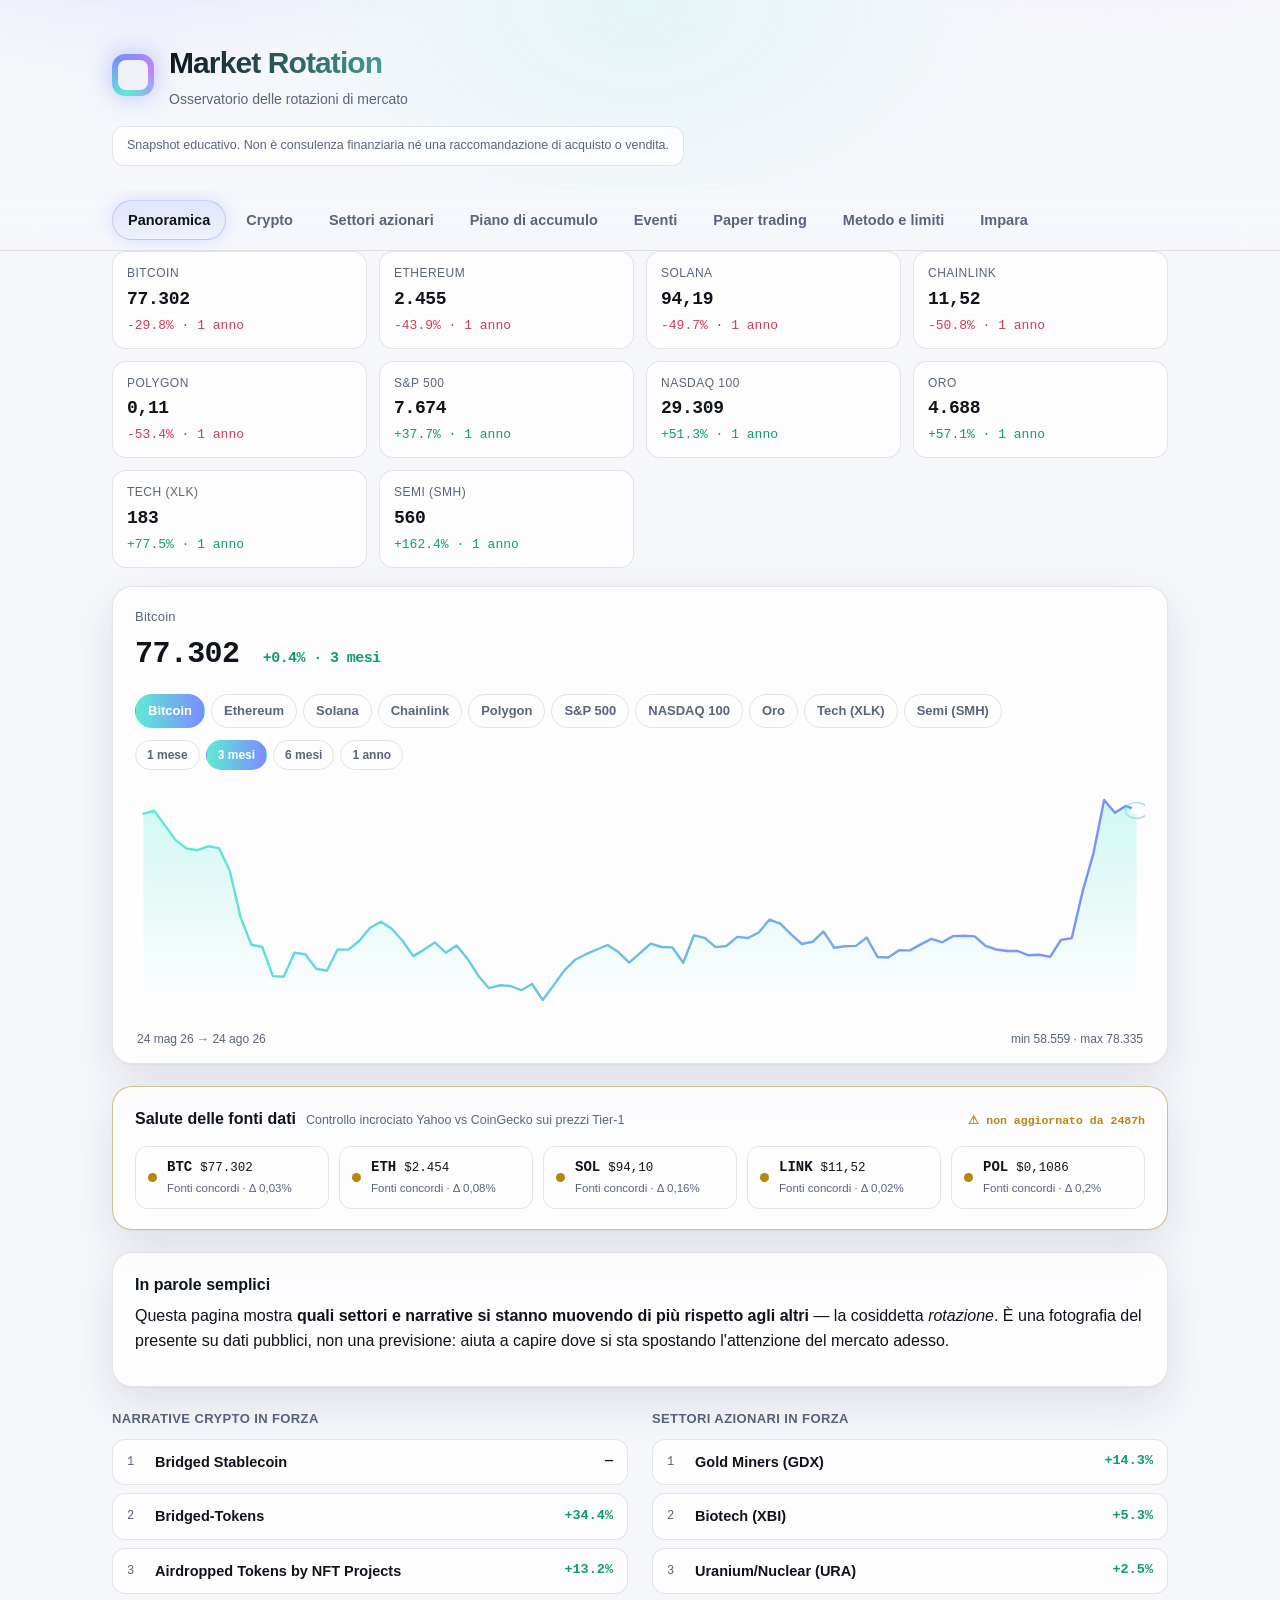
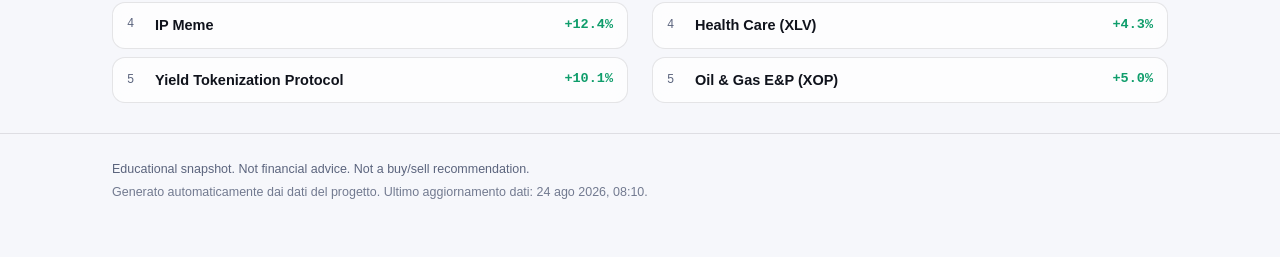
==== commit a7a15041: "feat: accumulation plan advisor, candidate screen and dashboard tab The user's real plan is 100 EUR/" ====
--- a/public/index.html
+++ b/public/index.html
@@ -29,6 +29,7 @@
       <button class="tab is-active" data-tab="overview">Panoramica</button>
       <button class="tab" data-tab="crypto">Crypto</button>
       <button class="tab" data-tab="equity">Settori azionari</button>
+      <button class="tab" data-tab="dca">Piano di accumulo</button>
       <button class="tab" data-tab="events">Eventi</button>
       <button class="tab" data-tab="paper">Paper trading</button>
       <button class="tab" data-tab="method">Metodo e limiti</button>
@@ -111,6 +112,19 @@
       <div id="events-list"></div>
     </section>
 
+    <!-- PIANO DI ACCUMULO -->
+    <section id="dca" class="panel">
+      <div class="section-head">
+        <h2>Piano di accumulo</h2>
+        <p class="updated" id="dca-updated"></p>
+      </div>
+      <p class="section-note">La parte fissa del piano non si tocca. L'unica scelta ricorrente è su quale asset far cadere la quota piccola del mese — e la risposta serve a <strong>rispettare l'allocazione decisa</strong>, non a indovinare cosa salirà. La verifica storica qui sotto dice esattamente quanto vale.</p>
+      <div id="dca-pick"></div>
+      <div id="dca-evidence"></div>
+      <div id="dca-candidates"></div>
+      <div id="dca-caveats"></div>
+    </section>
+
     <!-- PAPER TRADING -->
     <section id="paper" class="panel">
       <div class="section-head">
@@ -119,6 +133,7 @@
       </div>
       <p class="section-note" id="paper-disclaimer"></p>
       <div id="paper-cards"></div>
+      <div id="paper-replay"></div>
     </section>
 
     <!-- METODO -->
--- a/public/styles.css
+++ b/public/styles.css
@@ -134,13 +134,20 @@
 .health-head { display: flex; align-items: baseline; gap: 10px; flex-wrap: wrap; margin-bottom: 14px; }
 .health-head h3 { margin: 0; font-size: 16px; font-weight: 700; }
 .health-sub { color: var(--text-soft); font-size: 12.5px; }
-.health-grid { display: grid; grid-template-columns: repeat(auto-fill, minmax(150px, 1fr)); gap: 10px; }
+.health-fresh { margin-left: auto; font-family: var(--mono); font-size: 11.5px; color: var(--text-soft); }
+.health-fresh.stale { color: var(--warm); font-weight: 600; }
+.health-grid { display: grid; grid-template-columns: repeat(auto-fill, minmax(170px, 1fr)); gap: 10px; }
 .health-item { display: flex; align-items: center; gap: 10px; padding: 10px 12px; border: 1px solid var(--hairline); border-radius: 12px; cursor: help; }
+.health-txt { display: flex; flex-direction: column; gap: 2px; min-width: 0; }
+.health-top { display: flex; align-items: baseline; gap: 8px; }
 .health-dot { width: 9px; height: 9px; border-radius: 50%; flex: 0 0 auto; }
 .health-dot.h-match { background: var(--pos); box-shadow: 0 0 8px var(--pos); }
 .health-dot.h-mismatch { background: var(--neg); box-shadow: 0 0 8px var(--neg); }
 .health-dot.h-single_source { background: var(--neutral); }
+.health-dot.h-stale { background: var(--warm); box-shadow: none; }
+.health.is-stale { border-color: color-mix(in srgb, var(--warm) 40%, var(--hairline)); }
 .health-sym { font-family: var(--mono); font-weight: 650; font-size: 14px; }
+.health-price { font-family: var(--mono); font-size: 12.5px; color: var(--text); }
 .health-meta { color: var(--text-soft); font-size: 11.5px; }
 
 /* Hero chart */
@@ -423,3 +430,70 @@
 .paper-order .po-status { font-size: 11px; color: var(--text-soft); }
 .paper-order .po-status.st-rejected { color: var(--neg); }
 .paper-order .po-status.st-filled { color: var(--pos); }
+
+/* Paper replay (historical, in-sample) */
+.replay-card {
+  margin-top: 18px; padding: 18px 20px; border-radius: var(--radius);
+  border: 1px dashed var(--hairline);
+  background: linear-gradient(180deg, rgba(124,140,255,0.05), rgba(124,140,255,0));
+  display: flex; flex-direction: column; gap: 14px;
+}
+.replay-head { display: flex; align-items: flex-start; justify-content: space-between; gap: 14px; }
+.replay-title { margin: 0; font-size: 16px; font-weight: 700; }
+.replay-sub { margin: 4px 0 0; color: var(--text-soft); font-size: 12.5px; max-width: 62ch; }
+.replay-meta { display: flex; flex-wrap: wrap; gap: 6px 16px; font-family: var(--mono); font-size: 12px; color: var(--text-soft); }
+.replay-chart { line-height: 0; }
+.replay-chart .spark { width: 100%; height: 88px; }
+
+/* Piano di accumulo */
+.dca-card { margin-bottom: 18px; }
+.dca-head { display: flex; align-items: baseline; gap: 14px; flex-wrap: wrap; margin: 6px 0 4px; }
+.dca-pick-symbol {
+  margin: 0; font-family: var(--mono); font-size: 34px; font-weight: 700; letter-spacing: -0.02em;
+  background: linear-gradient(90deg, var(--accent), var(--accent-2));
+  -webkit-background-clip: text; background-clip: text; color: transparent;
+}
+.dca-pick-why { margin: 0; color: var(--text-soft); font-size: 14.5px; }
+.dca-warn {
+  margin: 10px 0 0; padding: 10px 13px; border-radius: 12px; font-size: 13px; line-height: 1.5;
+  color: var(--warm); background: rgba(255, 209, 102, 0.1);
+  box-shadow: inset 0 0 0 1px rgba(255, 209, 102, 0.28);
+}
+.dca-sub { color: var(--text-soft); font-size: 13.5px; line-height: 1.55; margin: 4px 0 14px; }
+.dca-list { margin-top: 16px; }
+.dca-row { gap: 14px; }
+.dca-row.is-pick { border-color: rgba(124, 140, 255, 0.42); box-shadow: 0 0 16px rgba(124, 140, 255, 0.16); }
+.dca-bars { flex: 1; min-width: 120px; }
+.wbar { display: flex; align-items: center; gap: 9px; }
+.wtrack { position: relative; flex: 1; height: 6px; border-radius: 3px; background: rgba(154, 163, 189, 0.16); }
+.wfill { height: 100%; border-radius: 3px; background: linear-gradient(90deg, var(--accent), var(--accent-2)); }
+/* The target marker is the point of the bar: it shows the plan, not the market. */
+.wtarget { position: absolute; top: -3px; width: 2px; height: 12px; background: var(--text-soft); border-radius: 1px; }
+.wpct { font-family: var(--mono); font-size: 11.5px; color: var(--text-soft); min-width: 44px; text-align: right; }
+.dca-gap { font-family: var(--mono); font-weight: 650; font-size: 13.5px; min-width: 62px; text-align: right; cursor: help; }
+.dca-evidence { display: grid; grid-template-columns: repeat(auto-fit, minmax(240px, 1fr)); gap: 12px; }
+.dca-ev { padding: 13px 15px; border-radius: 13px; border: 1px solid var(--hairline); }
+.dca-ev-pos { border-color: rgba(52, 224, 161, 0.32); background: rgba(52, 224, 161, 0.07); }
+.dca-ev-neg { border-color: rgba(255, 107, 129, 0.3); background: rgba(255, 107, 129, 0.06); }
+.dca-ev-title { margin: 0 0 6px; font-size: 13.5px; font-weight: 700; }
+.dca-ev-body { margin: 0; font-size: 12.8px; line-height: 1.55; color: var(--text-soft); }
+.dca-cand { gap: 14px; flex-wrap: wrap; }
+.dca-cand-name { flex: 1; min-width: 160px; display: flex; flex-direction: column; gap: 5px; }
+.dca-tags { display: flex; gap: 5px; flex-wrap: wrap; }
+.dca-tag {
+  font-size: 10.5px; font-weight: 650; letter-spacing: 0.02em; padding: 2px 8px; border-radius: 999px;
+  color: var(--text-soft); background: rgba(154, 163, 189, 0.14);
+}
+.dca-tag.is-div { color: var(--pos); background: rgba(52, 224, 161, 0.13); }
+.dca-rejected { margin: 14px 0 0; }
+.dca-caveats { margin: 0; padding-left: 20px; display: flex; flex-direction: column; gap: 9px; }
+.dca-caveats li { color: var(--text-soft); font-size: 13.5px; line-height: 1.55; }
+
+@media (max-width: 720px) {
+  /* Narrow screens: symbol and gap keep the first line, the bar drops below at
+     full width. Left inline, the gap wrapped to two lines mid-row. */
+  .dca-row { flex-wrap: wrap; row-gap: 10px; }
+  .dca-bars { flex-basis: 100%; order: 3; min-width: 0; }
+  .dca-gap { min-width: 0; white-space: nowrap; }
+  .dca-cand .metric { min-width: 68px; }
+}
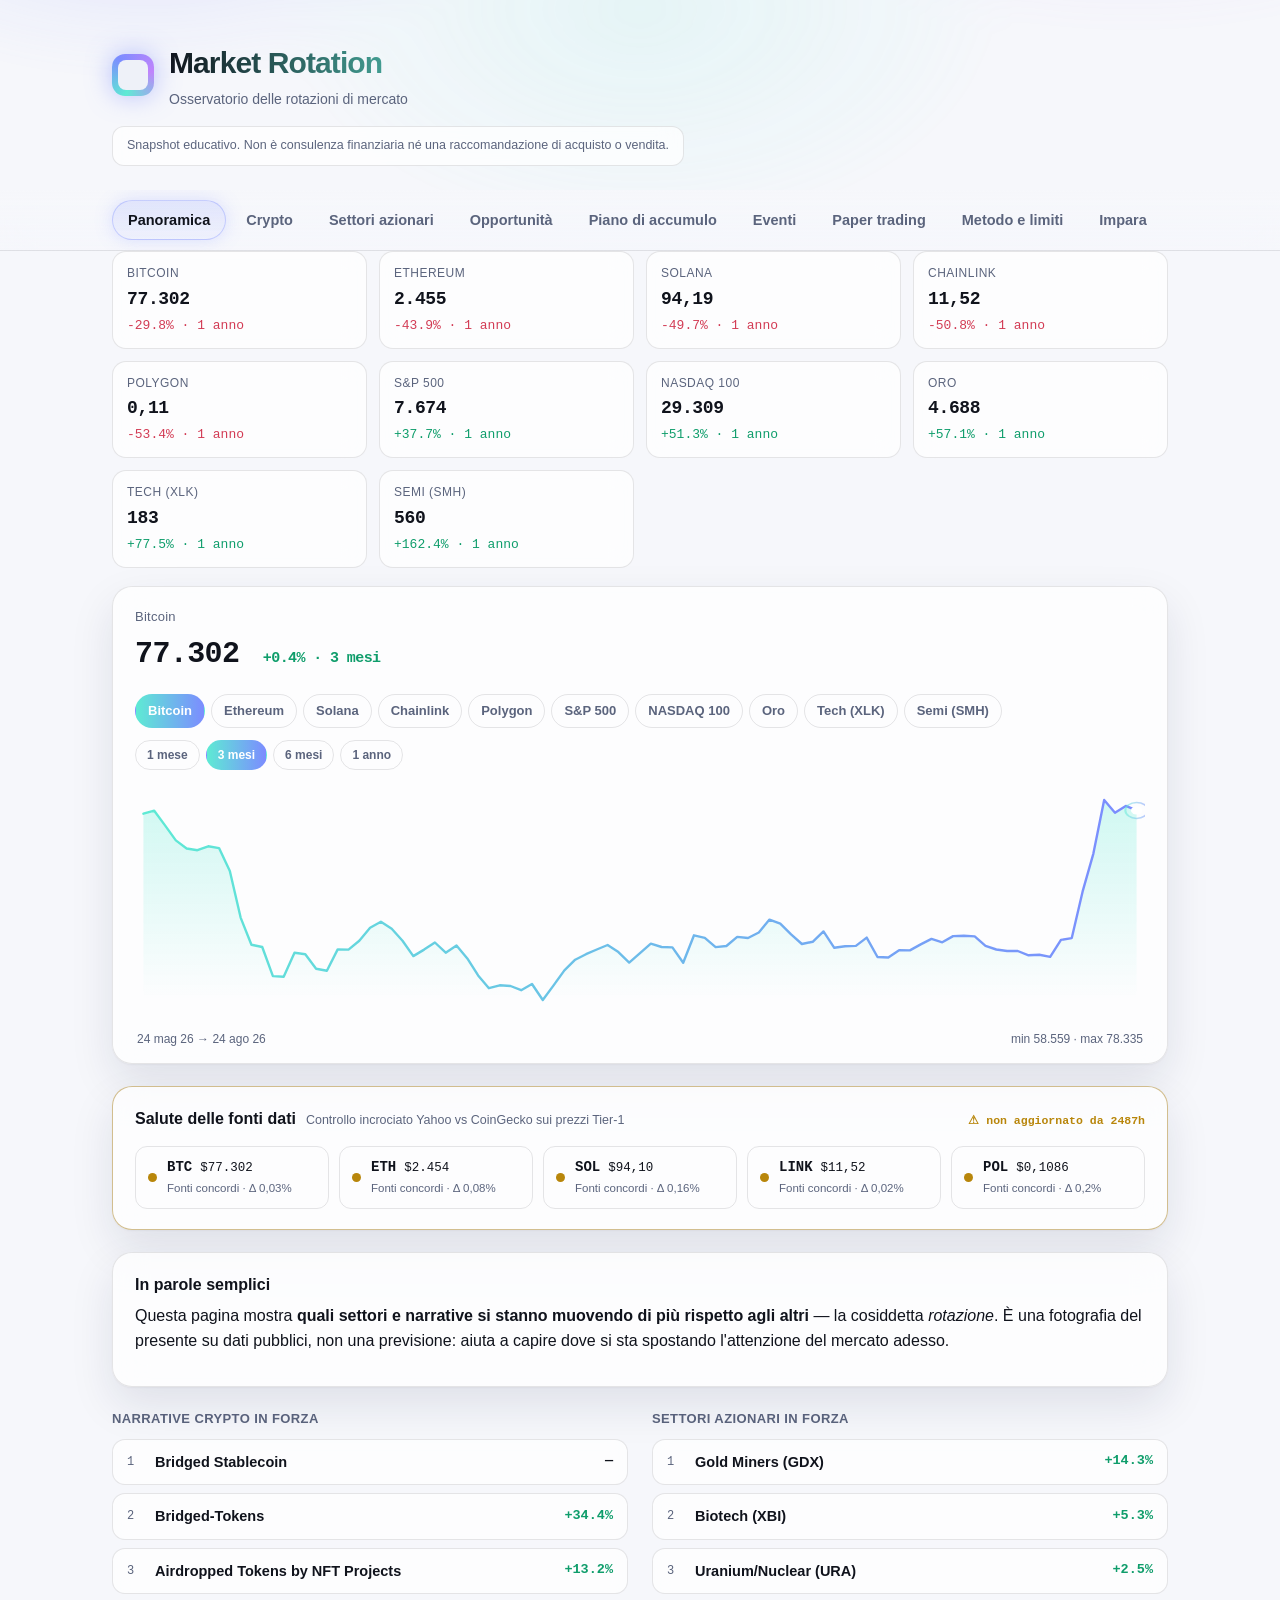
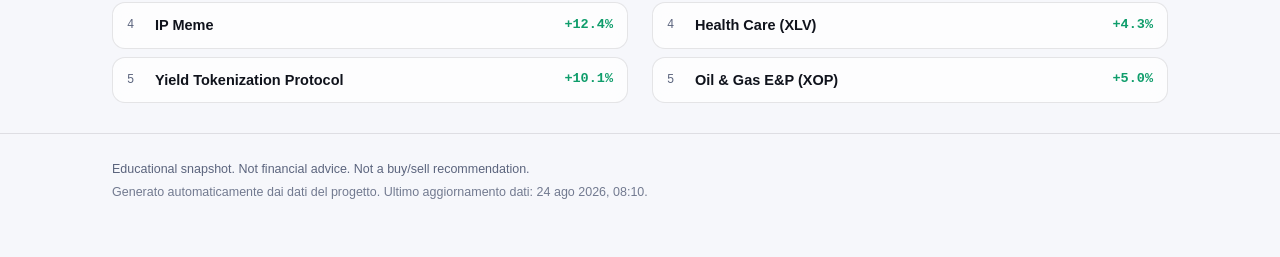
==== commit 14e98e7f: "feat: dashboard views for the ETF ranking and its validation (WP5) The rule this dashboard now shows" ====
--- a/public/index.html
+++ b/public/index.html
@@ -29,6 +29,7 @@
       <button class="tab is-active" data-tab="overview">Panoramica</button>
       <button class="tab" data-tab="crypto">Crypto</button>
       <button class="tab" data-tab="equity">Settori azionari</button>
+      <button class="tab" data-tab="opportunita">Opportunità</button>
       <button class="tab" data-tab="dca">Piano di accumulo</button>
       <button class="tab" data-tab="events">Eventi</button>
       <button class="tab" data-tab="paper">Paper trading</button>
@@ -110,6 +111,31 @@
       </div>
       <p class="section-note">Movimenti bruschi recenti — crypto e settori azionari — classificati <strong>di mercato</strong> (si muoveva tutto) o <strong>specifici</strong>, con le notizie più plausibili associate e il tipo di evento. Associazione, non causa. <em>Le news azionarie sono partite da poco: per i settori all'inizio vedrai più classificazione che notizie.</em></p>
       <div id="events-list"></div>
+    </section>
+
+    <!-- OPPORTUNITÀ + MODELLO (WP5) -->
+    <section id="opportunita" class="panel">
+      <div class="section-head">
+        <h2>Opportunità</h2>
+        <p class="updated" id="ranking-updated"></p>
+      </div>
+      <p class="section-note">Classifica <strong>descrittiva</strong> dei venti ETF settoriali per momentum relativo a 60 sedute contro SPY: dice chi <em>si è mosso</em> di più finora, non chi farà meglio da qui in avanti. La sezione <strong>Modello</strong>, subito sotto la tabella, spiega con i numeri perché qui non trovi colonne di probabilità.</p>
+      <div id="ranking-banners"></div>
+      <div id="ranking-meta"></div>
+      <div id="ranking-table"></div>
+      <div id="ranking-past"></div>
+      <div id="ranking-disclaimer"></div>
+
+      <div class="section-head model-head">
+        <h2>Modello</h2>
+        <p class="updated" id="model-updated"></p>
+      </div>
+      <p class="section-note">Stato della validazione fuori campione della regola di ranking: cosa è stato misurato, cosa ha fallito e perché nessuna probabilità viene pubblicata.</p>
+      <div id="model-verdict"></div>
+      <div id="model-training"></div>
+      <div id="model-metrics"></div>
+      <div id="model-reliability"></div>
+      <div id="model-forward"></div>
     </section>
 
     <!-- PIANO DI ACCUMULO -->
--- a/public/styles.css
+++ b/public/styles.css
@@ -477,14 +477,31 @@
 .dca-ev-neg { border-color: rgba(255, 107, 129, 0.3); background: rgba(255, 107, 129, 0.06); }
 .dca-ev-title { margin: 0 0 6px; font-size: 13.5px; font-weight: 700; }
 .dca-ev-body { margin: 0; font-size: 12.8px; line-height: 1.55; color: var(--text-soft); }
-.dca-cand { gap: 14px; flex-wrap: wrap; }
-.dca-cand-name { flex: 1; min-width: 160px; display: flex; flex-direction: column; gap: 5px; }
-.dca-tags { display: flex; gap: 5px; flex-wrap: wrap; }
-.dca-tag {
-  font-size: 10.5px; font-weight: 650; letter-spacing: 0.02em; padding: 2px 8px; border-radius: 999px;
-  color: var(--text-soft); background: rgba(154, 163, 189, 0.14);
-}
-.dca-tag.is-div { color: var(--pos); background: rgba(52, 224, 161, 0.13); }
+.dca-group {
+  margin: 22px 0 12px; font-size: 13px; font-weight: 700; letter-spacing: 0.03em;
+  text-transform: uppercase; color: var(--text-soft);
+}
+.dca-projects { display: grid; grid-template-columns: repeat(auto-fill, minmax(320px, 1fr)); gap: 14px; }
+.dca-project {
+  padding: 16px 18px; border-radius: 14px; border: 1px solid var(--hairline);
+  display: flex; flex-direction: column; gap: 9px;
+}
+/* The left edge carries the verdict, so the reason is visible before reading. */
+.dca-project.v-capture-present { border-left: 3px solid var(--pos); }
+.dca-project.v-capture-but-thin-dev { border-left: 3px solid var(--warm); }
+.dca-project.v-monetary-thesis { border-left: 3px solid var(--accent); }
+.dca-project.v-governance-only { border-left: 3px solid var(--warm); }
+.dca-project.v-no-value-capture { border-left: 3px solid var(--neg); }
+.dca-project.v-unresearched { border-left: 3px solid var(--neutral); }
+.dca-project-head { display: flex; align-items: baseline; gap: 9px; flex-wrap: wrap; }
+.dca-project-sym { font-family: var(--mono); font-size: 16px; font-weight: 700; }
+.dca-project-name { color: var(--text-soft); font-size: 13px; }
+.dca-project-what { margin: 0; font-size: 13.5px; line-height: 1.5; }
+.dca-project-line { margin: 0; font-size: 12.8px; line-height: 1.55; }
+.dca-project-label { color: var(--text-soft); font-weight: 650; }
+.dca-project-label::after { content: ": "; }
+.dca-project-value { color: var(--text); }
+.dca-project-warn { margin: 2px 0 0; font-size: 12px; color: var(--warm); }
 .dca-rejected { margin: 14px 0 0; }
 .dca-caveats { margin: 0; padding-left: 20px; display: flex; flex-direction: column; gap: 9px; }
 .dca-caveats li { color: var(--text-soft); font-size: 13.5px; line-height: 1.55; }
@@ -497,3 +514,130 @@
   .dca-gap { min-width: 0; white-space: nowrap; }
   .dca-cand .metric { min-width: 68px; }
 }
+
+/* ---------- Opportunità + Modello (WP5) ----------
+   The ranking is descriptive by construction (ADR-034/036), so the visual
+   hierarchy puts the non-predictive banner above the table and never lets a
+   number look like a forecast: no probability column exists, and the muted
+   "non disponibile" facts in the row detail are deliberately plain. */
+.rk-banner {
+  border-radius: 16px; padding: 14px 18px; margin-bottom: 16px;
+  border: 1px solid var(--hairline); background: var(--panel);
+  backdrop-filter: blur(12px); -webkit-backdrop-filter: blur(12px);
+}
+.rk-banner-notice { border-color: rgba(255, 209, 102, 0.45); background: rgba(255, 209, 102, 0.10); }
+.rk-banner-stale { border-color: rgba(255, 107, 129, 0.5); background: rgba(255, 107, 129, 0.12); }
+.rk-banner-title { margin: 0 0 6px; font-size: 15px; font-weight: 700; letter-spacing: -0.01em; }
+.rk-banner-text { margin: 0 0 6px; font-size: 13.8px; line-height: 1.6; }
+.rk-banner-text:last-child { margin-bottom: 0; }
+.rk-banner-text.muted { color: var(--text-soft); font-size: 13px; }
+
+.rk-meta { margin-bottom: 16px; }
+.rk-meta-grid { display: grid; grid-template-columns: repeat(auto-fit, minmax(210px, 1fr)); gap: 14px 22px; }
+.rk-meta-item { display: flex; flex-direction: column; gap: 3px; min-width: 0; }
+.rk-meta-label {
+  font-size: 11px; font-weight: 700; letter-spacing: 0.06em; text-transform: uppercase;
+  color: var(--text-soft);
+}
+.rk-meta-value { font-size: 15px; font-weight: 650; overflow-wrap: anywhere; }
+.rk-meta-note { color: var(--text-soft); font-size: 12.3px; line-height: 1.5; }
+
+.rk-table-card { padding: 12px 14px 16px; }
+.rk-table-wrap { overflow-x: auto; -webkit-overflow-scrolling: touch; }
+.rk-table { width: 100%; border-collapse: collapse; font-size: 13.6px; min-width: 640px; }
+.rk-table th, .rk-table td { padding: 9px 10px; border-bottom: 1px solid var(--hairline); text-align: left; }
+.rk-table th { position: sticky; top: 0; background: var(--panel-solid); z-index: 1; }
+.rk-table td.num, .rk-table th.num { text-align: right; font-variant-numeric: tabular-nums; }
+.rk-table td.num { font-family: var(--mono); font-size: 12.8px; }
+.rk-sort {
+  border: 0; background: transparent; color: var(--text-soft); font: inherit; font-size: 11.5px;
+  font-weight: 700; letter-spacing: 0.05em; text-transform: uppercase; cursor: pointer;
+  padding: 2px 0; display: inline-flex; align-items: center; gap: 5px; white-space: nowrap;
+}
+.rk-sort:hover { color: var(--text); }
+.rk-sort.is-active { color: var(--accent); }
+.rk-sort-arrow { font-size: 9px; }
+.rk-row { cursor: pointer; transition: background 0.15s ease; }
+.rk-row:hover { background: rgba(124, 140, 255, 0.08); }
+.rk-row:focus-visible { outline: 2px solid var(--accent-2); outline-offset: -2px; }
+.rk-row.is-selected { background: rgba(94, 234, 212, 0.07); }
+.rk-rank { font-family: var(--mono); white-space: nowrap; }
+.rk-caret { color: var(--text-soft); margin-right: 6px; font-size: 10px; }
+.rk-name { min-width: 190px; }
+.rk-name-main { font-weight: 650; }
+.rk-ticker { color: var(--text-soft); font-family: var(--mono); font-size: 11.5px; margin-left: 7px; }
+.rk-tag {
+  display: inline-block; margin-left: 8px; padding: 1px 8px; border-radius: 999px;
+  font-size: 10.5px; font-weight: 700; letter-spacing: 0.02em; color: var(--accent);
+  background: rgba(94, 234, 212, 0.14); box-shadow: inset 0 0 0 1px rgba(94, 234, 212, 0.28);
+}
+.rk-fresh-warn { color: var(--warm); }
+.rk-detail-cell { padding: 0 !important; background: rgba(10, 12, 22, 0.35); }
+@media (prefers-color-scheme: light) { .rk-detail-cell { background: rgba(20, 30, 70, 0.04); } }
+.rk-detail {
+  display: grid; grid-template-columns: repeat(auto-fit, minmax(260px, 1fr));
+  gap: 16px 26px; padding: 16px 18px;
+}
+.rk-detail-block { min-width: 0; }
+.rk-detail-title {
+  margin: 0 0 8px; font-size: 11.5px; font-weight: 700; letter-spacing: 0.06em;
+  text-transform: uppercase; color: var(--text-soft);
+}
+.rk-detail-caveat { grid-column: 1 / -1; }
+.rk-detail-forecast .rk-fact-value { color: var(--text-soft); }
+.rk-fact { display: flex; gap: 10px; justify-content: space-between; padding: 3px 0; font-size: 13px; }
+.rk-fact-label { color: var(--text-soft); }
+.rk-fact-value { font-weight: 650; text-align: right; overflow-wrap: anywhere; }
+.rk-caveats { margin: 0; padding-left: 18px; display: flex; flex-direction: column; gap: 7px; }
+.rk-caveats li { color: var(--text-soft); font-size: 12.6px; line-height: 1.55; }
+.rk-fineprint { margin: 10px 0 0; color: var(--text-soft); font-size: 12.5px; line-height: 1.6; }
+.rk-mini-table { width: 100%; border-collapse: collapse; font-size: 12.5px; min-width: 420px; }
+.rk-mini-table th, .rk-mini-table td { padding: 6px 8px; border-bottom: 1px solid var(--hairline); text-align: left; }
+.rk-mini-table th { color: var(--text-soft); font-size: 11px; font-weight: 700; text-transform: uppercase; letter-spacing: 0.04em; }
+.rk-mini-table td.num, .rk-mini-table th.num { text-align: right; font-variant-numeric: tabular-nums; }
+.rk-mini-table td.num { font-family: var(--mono); }
+.rk-past { margin-top: 16px; }
+.rk-h3 { margin: 0; font-size: 17px; font-weight: 700; letter-spacing: -0.01em; }
+
+/* Modello */
+.model-head { margin-top: 40px; padding-top: 26px; border-top: 1px solid var(--hairline); }
+.rk-model-card { margin-bottom: 16px; }
+.rk-card-head { display: flex; align-items: center; justify-content: space-between; gap: 14px; flex-wrap: wrap; }
+.rk-chips { gap: 6px; display: flex; flex-wrap: wrap; }
+.rk-verdict { margin-bottom: 16px; border-color: rgba(255, 107, 129, 0.35); }
+.rk-verdict-head { display: flex; align-items: center; gap: 12px; flex-wrap: wrap; margin-bottom: 14px; }
+.rk-verdict-pill {
+  font-size: 11.5px; font-weight: 700; text-transform: uppercase; letter-spacing: 0.05em;
+  color: var(--neg); background: rgba(255, 107, 129, 0.14); padding: 3px 10px; border-radius: 999px;
+  box-shadow: inset 0 0 0 1px rgba(255, 107, 129, 0.3);
+}
+.rk-verdict-grid { display: grid; grid-template-columns: repeat(auto-fit, minmax(260px, 1fr)); gap: 16px 26px; }
+.rk-verdict-block { min-width: 0; }
+.rk-verdict-text { margin: 0; font-size: 13.6px; line-height: 1.6; }
+.rk-metrics-table { min-width: 720px; }
+.rk-rel-table { min-width: 520px; }
+.rk-metrics-table tr.is-live { background: rgba(94, 234, 212, 0.06); }
+.rk-metrics-table tr.is-worst { background: rgba(255, 107, 129, 0.12); }
+.rk-reliability-chart { margin: 14px 0 6px; }
+.rk-svg { width: 100%; max-width: 460px; height: auto; display: block; }
+.rk-grid { stroke: var(--hairline); stroke-width: 1; }
+.rk-diagonal { stroke: var(--text-soft); stroke-width: 1.5; stroke-dasharray: 5 4; opacity: 0.8; }
+.rk-curve { fill: none; stroke: var(--neg); stroke-width: 2; }
+.rk-dot { fill: var(--neg); fill-opacity: 0.75; stroke: var(--panel-solid); stroke-width: 1; }
+.rk-axis { fill: var(--text-soft); font-size: 10px; font-family: var(--mono); }
+.rk-axis-hint { font-family: var(--font); font-style: italic; }
+.rk-axis-title { font-family: var(--font); font-size: 11px; }
+.rk-reliability-callout {
+  margin: 8px 0 0; font-size: 13.4px; line-height: 1.6;
+  border-left: 3px solid var(--neg); padding: 2px 0 2px 14px;
+}
+.rk-score-grid { display: grid; grid-template-columns: repeat(auto-fit, minmax(260px, 1fr)); gap: 16px 26px; margin: 16px 0; }
+.rk-score { min-width: 0; }
+
+@media (max-width: 720px) {
+  .rk-detail { grid-template-columns: 1fr; padding: 14px; }
+  .rk-verdict-grid, .rk-score-grid { grid-template-columns: 1fr; }
+  .rk-table-card { padding: 10px 12px 14px; }
+  .rk-card-head { align-items: flex-start; flex-direction: column; gap: 10px; }
+  .rk-fact { font-size: 12.5px; }
+}
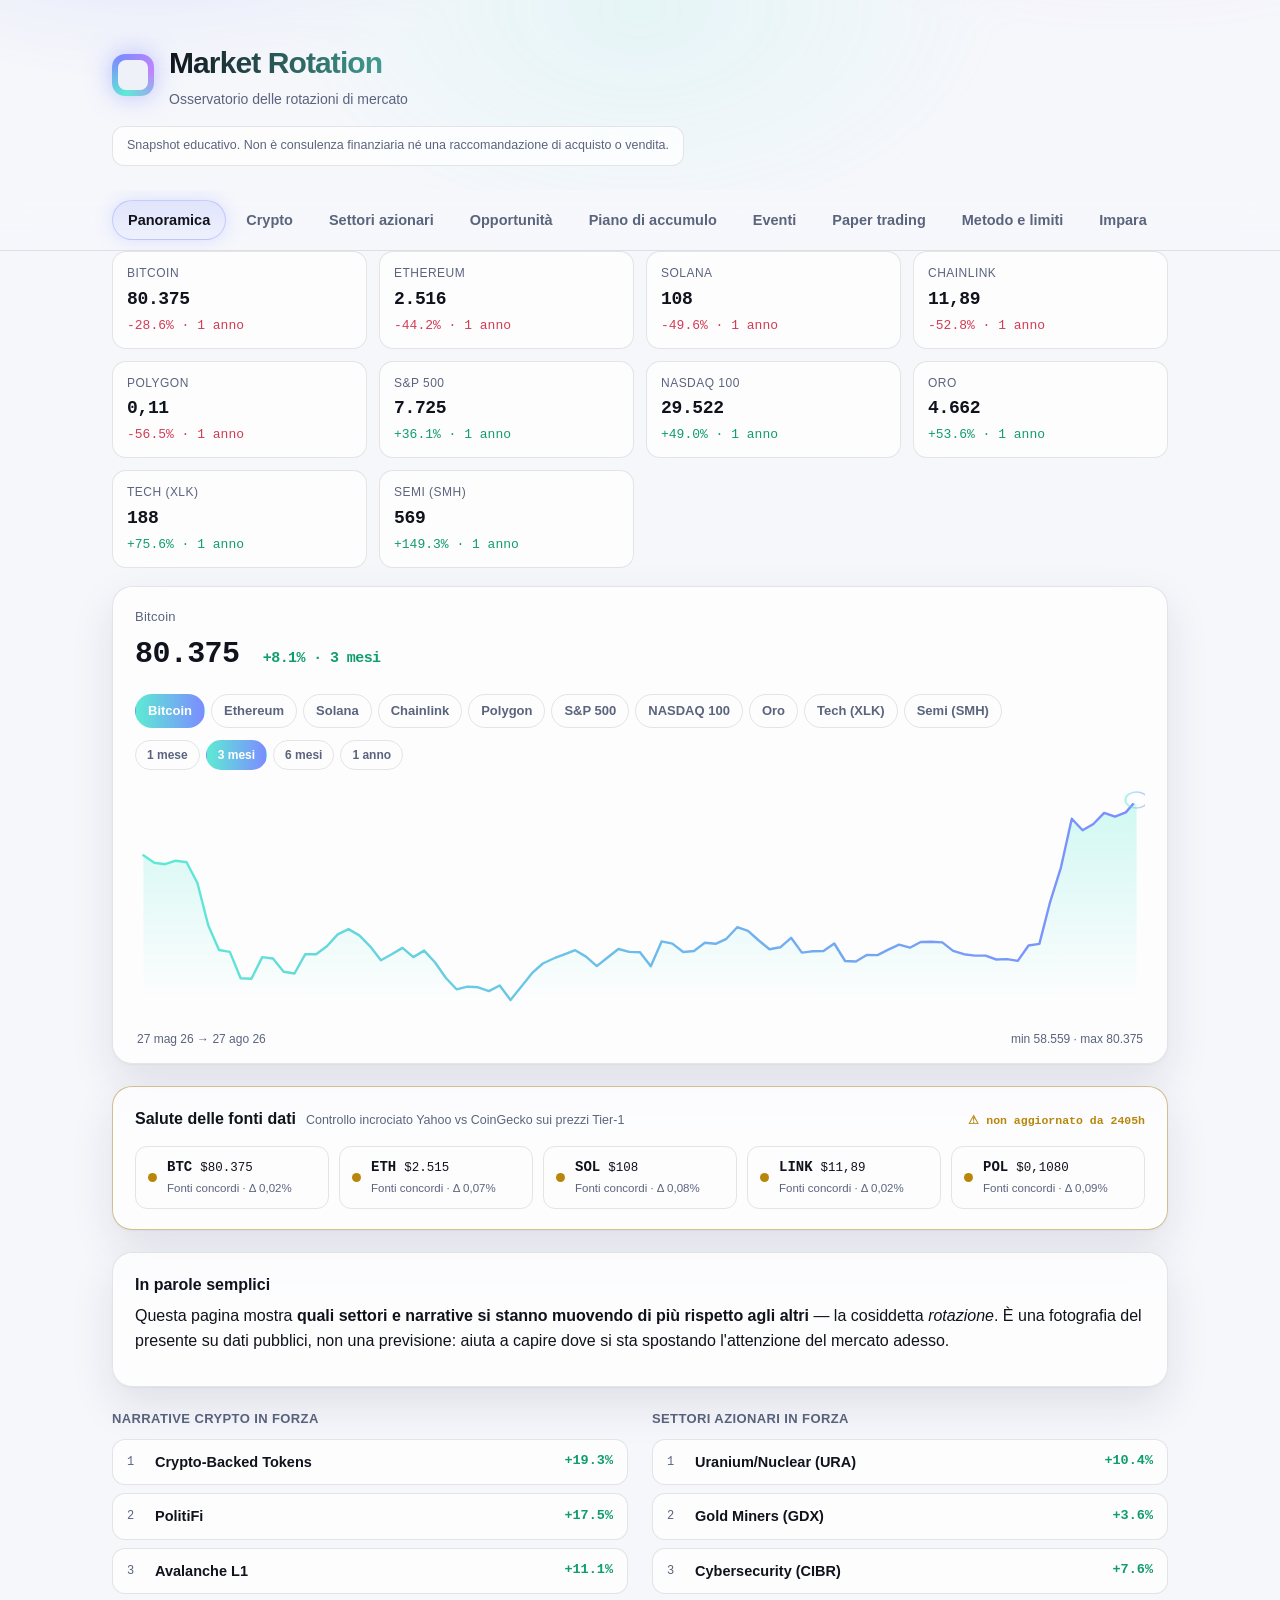
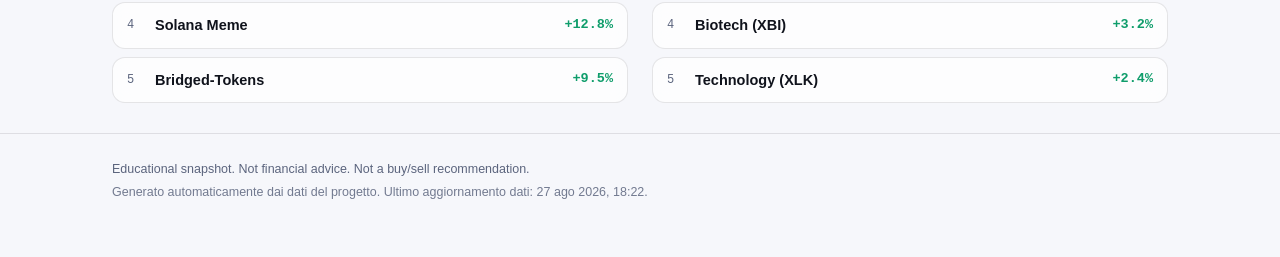
==== commit e09501aa: "feat: plain-language help boxes on the Opportunita and Modello views User feedback (2026-08-28): the" ====
--- a/public/index.html
+++ b/public/index.html
@@ -120,6 +120,26 @@
         <p class="updated" id="ranking-updated"></p>
       </div>
       <p class="section-note">Classifica <strong>descrittiva</strong> dei venti ETF settoriali per momentum relativo a 60 sedute contro SPY: dice chi <em>si è mosso</em> di più finora, non chi farà meglio da qui in avanti. La sezione <strong>Modello</strong>, subito sotto la tabella, spiega con i numeri perché qui non trovi colonne di probabilità.</p>
+      <details class="plain-help">
+        <summary>📖 In parole semplici: cosa stai guardando</summary>
+        <div class="plain-help-body">
+          <p><strong>Questa pagina parla di borsa americana, non di criptovalute.</strong> Le crypto del piano personale sono nella scheda «Piano di accumulo». Qui il sistema osserva 20 <strong>ETF settoriali</strong>: un ETF è un paniere che raggruppa in un colpo solo le azioni di un intero settore (energia, microchip, banche, difesa…), così si punta sul settore senza dover scegliere le singole aziende.</p>
+          <p>La tabella li mette in fila rispondendo a una sola domanda: <em>negli ultimi tre mesi, quale settore si è mosso meglio e quale peggio rispetto alla borsa americana nel suo complesso?</em> Il metro di paragone è SPY, il fondo che replica le 500 maggiori aziende USA.</p>
+          <p><strong>Il limite, che è la cosa più importante da capire:</strong> sapere chi ha corso finora non dice chi correrà da qui in avanti. L'abbiamo verificato sui nostri dati — la sezione «Modello» più in basso mostra i numeri — e per questo qui non trovi probabilità né promesse.</p>
+          <dl class="plain-glossary">
+            <dt>ETF</dt><dd>fondo quotato in borsa che replica un paniere di azioni; si scambia come una singola azione.</dd>
+            <dt>SPY (benchmark)</dt><dd>l'ETF delle 500 maggiori aziende USA (indice S&amp;P 500): rappresenta «il mercato nel suo complesso» ed è il termine di confronto per tutto il resto.</dd>
+            <dt>Momentum rel. 60g</dt><dd>quanto l'ETF ha reso in più o in meno rispetto a SPY nelle ultime 60 sedute (circa 3 mesi). +5% = cinque punti meglio del mercato in quel periodo.</dd>
+            <dt>Seduta</dt><dd>un giorno in cui la borsa è aperta: weekend e festività non contano, quindi 60 sedute ≈ 3 mesi di calendario.</dd>
+            <dt>Percentile</dt><dd>posizione relativa da 0 a 100: percentile 90 = meglio del 90% degli altri ETF della lista in quel momento.</dd>
+            <dt>Vol. 60g (volatilità)</dt><dd>quanto il prezzo oscilla: alta = montagne russe, bassa = strada piana. Misura l'ampiezza degli scossoni, non la loro direzione.</dd>
+            <dt>Peso</dt><dd>la fetta di portafoglio virtuale assegnata all'ETF nel ciclo corrente (solo i primi 5 in classifica ne ricevono una).</dd>
+            <dt>Regime di mercato</dt><dd>il clima generale del momento, letto dai soli prezzi: mercato in salita o in discesa, con scossoni forti o deboli.</dd>
+            <dt>Paper portfolio</dt><dd>portafoglio-esperimento con denaro finto: serve a misurare la regola sul campo senza rischiare un euro vero.</dd>
+            <dt>Dati</dt><dd>quanti giorni fa risale l'ultimo prezzo disponibile per quell'ETF: un numero alto segnala un dato vecchio, non un problema dell'ETF.</dd>
+          </dl>
+        </div>
+      </details>
       <div id="ranking-banners"></div>
       <div id="ranking-meta"></div>
       <div id="ranking-table"></div>
@@ -131,6 +151,19 @@
         <p class="updated" id="model-updated"></p>
       </div>
       <p class="section-note">Stato della validazione fuori campione della regola di ranking: cosa è stato misurato, cosa ha fallito e perché nessuna probabilità viene pubblicata.</p>
+      <details class="plain-help">
+        <summary>📖 In parole semplici: perché qui non trovi probabilità</summary>
+        <div class="plain-help-body">
+          <p>Abbiamo messo alla prova la regola sul passato: le abbiamo chiesto di ordinare gli ETF e poi abbiamo confrontato quell'ordine con ciò che è successo davvero nei mesi seguenti. Risultato: <strong>l'ordine di oggi non aiuta ad anticipare l'ordine di domani</strong> più di quanto farebbe un'estrazione a sorte. E quando i modelli provavano a stimare probabilità, i numeri erano fuorvianti: dove uno diceva «97% di fiducia», l'evento accadeva meno di una volta su due.</p>
+          <p>Un'app onesta, davanti a questa misura, mostra la classifica come <em>descrizione del passato</em> e si ferma lì. Le tabelle qui sotto sono la documentazione tecnica di quella verifica.</p>
+          <dl class="plain-glossary">
+            <dt>Fuori campione (out-of-sample)</dt><dd>la regola viene giudicata su dati che non ha mai visto durante la messa a punto — come un compito in classe con esercizi nuovi, non quelli svolti a casa.</dd>
+            <dt>IC (correlazione di ranking)</dt><dd>quanto l'ordine proposto somiglia all'ordine dei risultati reali: 0 = nessuna relazione, cioè come tirare a sorte.</dd>
+            <dt>Brier score</dt><dd>voto alle probabilità dichiarate: più è basso meglio è. Se è peggiore di quello di chi risponde sempre «50 e 50», le probabilità non valgono nulla.</dd>
+            <dt>Calibrazione</dt><dd>onestà dei numeri: se dico «70%» dieci volte, l'evento deve accadere circa 7 volte. Qui non accadeva, ed è il motivo per cui nessuna probabilità viene pubblicata.</dd>
+          </dl>
+        </div>
+      </details>
       <div id="model-verdict"></div>
       <div id="model-training"></div>
       <div id="model-metrics"></div>
--- a/public/styles.css
+++ b/public/styles.css
@@ -641,3 +641,28 @@
   .rk-card-head { align-items: flex-start; flex-direction: column; gap: 10px; }
   .rk-fact { font-size: 12.5px; }
 }
+
+/* "In parole semplici": the plain-language layer for non-experts (no JS, works
+   collapsed on mobile; <details> keeps it out of the way for returning readers). */
+.plain-help {
+  background: var(--panel); border: 1px solid var(--hairline); border-radius: var(--radius);
+  box-shadow: var(--glow); backdrop-filter: blur(14px); -webkit-backdrop-filter: blur(14px);
+  margin: 0 0 20px; padding: 0;
+}
+.plain-help summary {
+  cursor: pointer; list-style: none; padding: 14px 20px;
+  font-weight: 600; font-size: 14.5px; color: var(--text);
+}
+.plain-help summary::-webkit-details-marker { display: none; }
+.plain-help summary::after { content: "▾"; float: right; color: var(--text-soft); transition: transform 0.2s; }
+.plain-help[open] summary::after { transform: rotate(180deg); }
+.plain-help-body { padding: 0 20px 16px; font-size: 14px; line-height: 1.65; color: var(--text-soft); }
+.plain-help-body p { margin: 0 0 12px; }
+.plain-help-body strong { color: var(--text); }
+.plain-glossary { margin: 14px 0 0; display: grid; grid-template-columns: max-content 1fr; gap: 7px 14px; }
+.plain-glossary dt { font-weight: 600; color: var(--accent); font-size: 13.2px; }
+.plain-glossary dd { margin: 0; font-size: 13.2px; }
+@media (max-width: 720px) {
+  .plain-glossary { grid-template-columns: 1fr; gap: 2px; }
+  .plain-glossary dd { margin: 0 0 9px; }
+}
